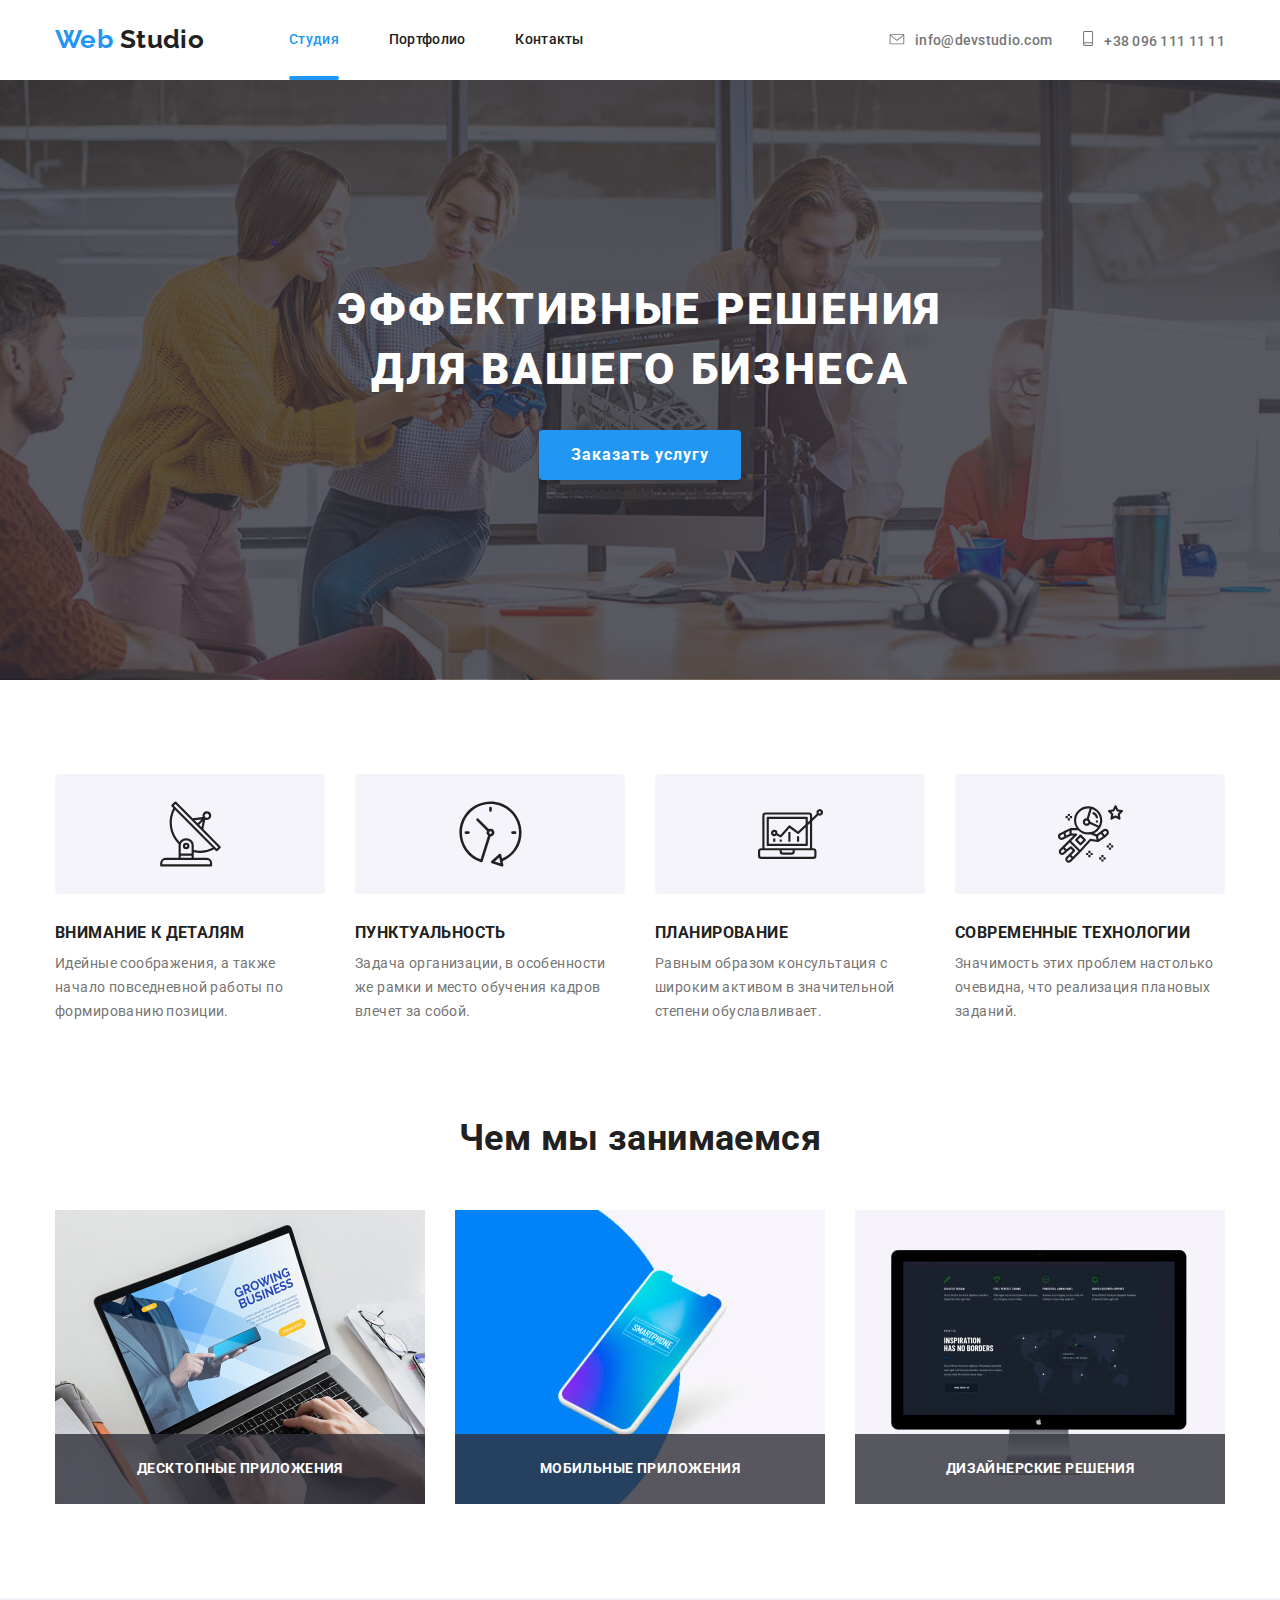
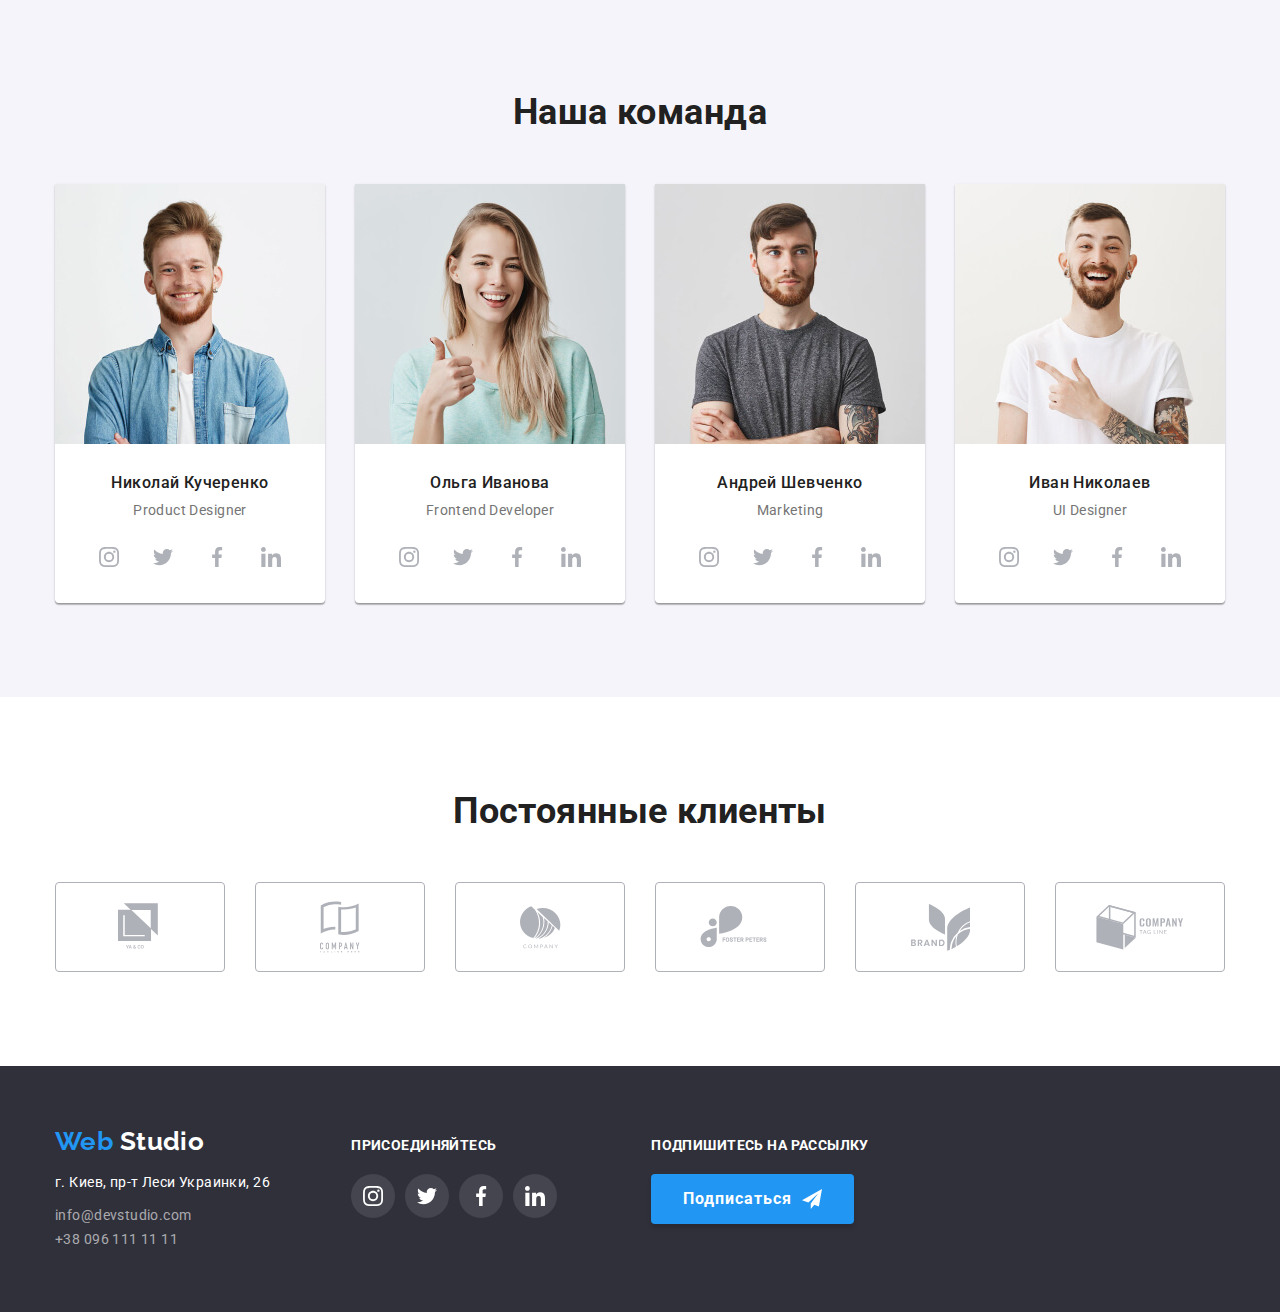
==== index.html @ 16b6d508 "Добавляет исходные файлы" ====
<!DOCTYPE html>
<html lang="ru">
  <head>
    <meta charset="UTF-8" />
    <meta name="viewport" content="width=device-width, initial-scale=1.0" />
    <link
      rel="stylesheet"
      href="https://cdnjs.cloudflare.com/ajax/libs/animate.css/4.0.0/animate.min.css"
    />
    <link
      href="https://fonts.googleapis.com/css2?family=Raleway:wght@700&family=Roboto:wght@400;500;700;900&display=swap"
      rel="stylesheet"
    />
    <link rel="stylesheet" href="./css/normalize.css" />
    <link rel="stylesheet" href="./css/style.css" />
    <title>Web Studio</title>
  </head>
  <body>
    <!-- Шапка сайта -->
    <header class="header">
      <div class="container">
        <nav class="navigation">
          <a href="./index.html" lang="en" class="logo"
            >Web <span class="up">Studio</span></a
          >
          <ul class="site-nav list">
            <li class="site-nav-item">
              <a href="./index.html" class="link current">Студия</a>
            </li>
            <li class="site-nav-item">
              <a href="./portfolio.html" class="link">Портфолио</a>
            </li>
            <li class="site-nav-item"><a href="" class="link">Контакты</a></li>
          </ul>
        </nav>
        <ul class="contacts list">
          <li class="contacts-item">
            <a href="mailto:info@devstudio.com" class="link"
              ><svg class="contacts-icon" width="16" height="11">
                <use
                  href="./images/main-page/sprite.svg#icon-envelope"
                ></use></svg
              >info@devstudio.com</a
            >
          </li>
          <li class="contacts-item">
            <a href="tel:+380961111111" class="link"
              ><svg class="contacts-icon" width="12" height="15">
                <use
                  href="./images/main-page/sprite.svg#icon-smartphone"
                ></use></svg
              >+38 096 111 11 11</a
            >
          </li>
        </ul>
      </div>
    </header>
    <main>
      <!-- Герой -->
      <section class="hero">
        <div class="container">
          <h1 class="hero-title animate__animated animate__zoomIn">
            Эффективные решения для вашего бизнеса
          </h1>
          <button class="hero-button" type="button">Заказать услугу</button>
        </div>
      </section>
      <!-- Преимущества -->
      <section class="section">
        <div class="container">
          <h2 hidden class="section-title">Наши преимущества</h2>
          <ul class="advantages list">
            <li class="advantages-list">
              <div class="advantages-image">
                <svg class="advantages-icon">
                  <use href="./images/main-page/sprite.svg#icon-antenna"></use>
                </svg>
              </div>
              <h3 class="advantages-title">Внимание к деталям</h3>
              <p class="advantages-item">
                Идейные соображения, а также начало повседневной работы по
                формированию позиции.
              </p>
            </li>
            <li class="advantages-list">
              <div class="advantages-image">
                <svg class="advantages-icon">
                  <use href="./images/main-page/sprite.svg#icon-clock"></use>
                </svg>
              </div>
              <h3 class="advantages-title">Пунктуальность</h3>
              <p class="advantages-item">
                Задача организации, в особенности же рамки и место обучения
                кадров влечет за собой.
              </p>
            </li>
            <li class="advantages-list">
              <div class="advantages-image">
                <svg class="advantages-icon">
                  <use href="./images/main-page/sprite.svg#icon-diagram"></use>
                </svg>
              </div>
              <h3 class="advantages-title">Планирование</h3>
              <p class="advantages-item">
                Равным образом консультация с широким активом в значительной
                степени обуславливает.
              </p>
            </li>
            <li class="advantages-list">
              <div class="advantages-image">
                <svg class="advantages-icon">
                  <use
                    href="./images/main-page/sprite.svg#icon-astronaut"
                  ></use>
                </svg>
              </div>
              <h3 class="advantages-title">Современные технологии</h3>
              <p class="advantages-item">
                Значимость этих проблем настолько очевидна, что реализация
                плановых заданий.
              </p>
            </li>
          </ul>
        </div>
      </section>
      <!-- Чем мы занимаемся -->
      <section class="section section-service">
        <div class="container">
          <h2 class="section-title">Чем мы занимаемся</h2>
          <ul class="service list">
            <li class="service-list">
              <div class="service-card-wrapper">
                <img
                  src="./images/main-page/laptop.jpg"
                  alt="ноутбук"
                  width="370"
                  height="295"
                />
                <p class="service-item">Десктопные приложения</p>
              </div>
            </li>
            <li class="service-list">
              <div class="service-card-wrapper">
                <img
                  src="./images/main-page/mobile.jpg"
                  alt="мобильный телефон"
                  width="370"
                  height="295"
                />
                <p class="service-item">Мобильные приложения</p>
              </div>
            </li>
            <li class="service-list">
              <div class="service-card-wrapper">
                <img
                  src="./images/main-page/computer.jpg"
                  alt="экран монитора"
                  width="370"
                  height="295"
                />
                <p class="service-item">Дизайнерские решения</p>
              </div>
            </li>
          </ul>
        </div>
      </section>
      <!-- Наша команда -->
      <section class="section section-team">
        <div class="container">
          <h2 class="section-title">Наша команда</h2>
          <ul class="team list">
            <li class="team-list">
              <img
                src="./images/main-page/team-1.jpg"
                alt="фото Николая Кучеренко"
                width="270"
                height="260"
              />
              <h3 class="team-name">Николай Кучеренко</h3>
              <p class="team-position">Product Designer</p>
              <ul class="social list">
                <li class="social-link">
                  <a href="" class="link" aria-label="Сссылка на Instagram"
                    ><svg class="social-icon">
                      <use
                        href="./images/main-page/sprite.svg#icon-instagram"
                      ></use>
                    </svg>
                  </a>
                </li>
                <li class="social-link">
                  <a href="" class="link" aria-label="Сссылка на Twitter"
                    ><svg class="social-icon">
                      <use
                        href="./images/main-page/sprite.svg#icon-twitter"
                      ></use>
                    </svg>
                  </a>
                </li>
                <li class="social-link">
                  <a href="" class="link" aria-label="Сссылка на Facebook"
                    ><svg class="social-icon">
                      <use
                        href="./images/main-page/sprite.svg#icon-facebook"
                      ></use>
                    </svg>
                  </a>
                </li>
                <li class="social-link">
                  <a href="" class="link" aria-label="Сссылка на LinkedIn"
                    ><svg class="social-icon">
                      <use
                        href="./images/main-page/sprite.svg#icon-linkedin"
                      ></use>
                    </svg>
                  </a>
                </li>
              </ul>
            </li>
            <li class="team-list">
              <img
                src="./images/main-page/team-2.jpg"
                alt="фото Ольга Иванова"
                width="270"
                height="260"
              />
              <h3 class="team-name">Ольга Иванова</h3>
              <p class="team-position">Frontend Developer</p>
              <ul class="social list">
                <li class="social-link">
                  <a href="" class="link" aria-label="Сссылка на Instagram"
                    ><svg class="social-icon">
                      <use
                        href="./images/main-page/sprite.svg#icon-instagram"
                      ></use>
                    </svg>
                  </a>
                </li>
                <li class="social-link">
                  <a href="" class="link" aria-label="Сссылка на Twitter"
                    ><svg class="social-icon">
                      <use
                        href="./images/main-page/sprite.svg#icon-twitter"
                      ></use>
                    </svg>
                  </a>
                </li>
                <li class="social-link">
                  <a href="" class="link" aria-label="Сссылка на Facebook"
                    ><svg class="social-icon">
                      <use
                        href="./images/main-page/sprite.svg#icon-facebook"
                      ></use>
                    </svg>
                  </a>
                </li>
                <li class="social-link">
                  <a href="" class="link" aria-label="Сссылка на LinkedIn"
                    ><svg class="social-icon">
                      <use
                        href="./images/main-page/sprite.svg#icon-linkedin"
                      ></use>
                    </svg>
                  </a>
                </li>
              </ul>
            </li>
            <li class="team-list">
              <img
                src="./images/main-page/team-3.jpg"
                alt="фото Андрей Шевченко"
                width="270"
                height="260"
              />
              <h3 class="team-name">Андрей Шевченко</h3>
              <p class="team-position">Marketing</p>
              <ul class="social list">
                <li class="social-link">
                  <a href="" class="link" aria-label="Сссылка на Instagram"
                    ><svg class="social-icon">
                      <use
                        href="./images/main-page/sprite.svg#icon-instagram"
                      ></use>
                    </svg>
                  </a>
                </li>
                <li class="social-link">
                  <a href="" class="link" aria-label="Сссылка на Twitter"
                    ><svg class="social-icon">
                      <use
                        href="./images/main-page/sprite.svg#icon-twitter"
                      ></use>
                    </svg>
                  </a>
                </li>
                <li class="social-link">
                  <a href="" class="link" aria-label="Сссылка на Facebook"
                    ><svg class="social-icon">
                      <use
                        href="./images/main-page/sprite.svg#icon-facebook"
                      ></use>
                    </svg>
                  </a>
                </li>
                <li class="social-link">
                  <a href="" class="link" aria-label="Сссылка на LinkedIn"
                    ><svg class="social-icon">
                      <use
                        href="./images/main-page/sprite.svg#icon-linkedin"
                      ></use>
                    </svg>
                  </a>
                </li>
              </ul>
            </li>
            <li class="team-list">
              <img
                src="./images/main-page/team-4.jpg"
                alt="фото Иван Николаев"
                width="270"
                height="260"
              />
              <h3 class="team-name">Иван Николаев</h3>
              <p class="team-position">UI Designer</p>
              <ul class="social list">
                <li class="social-link">
                  <a href="" class="link" aria-label="Сссылка на Instagram"
                    ><svg class="social-icon">
                      <use
                        href="./images/main-page/sprite.svg#icon-instagram"
                      ></use>
                    </svg>
                  </a>
                </li>
                <li class="social-link">
                  <a href="" class="link" aria-label="Сссылка на Twitter"
                    ><svg class="social-icon">
                      <use
                        href="./images/main-page/sprite.svg#icon-twitter"
                      ></use>
                    </svg>
                  </a>
                </li>
                <li class="social-link">
                  <a href="" class="link" aria-label="Сссылка на Facebook"
                    ><svg class="social-icon">
                      <use
                        href="./images/main-page/sprite.svg#icon-facebook"
                      ></use>
                    </svg>
                  </a>
                </li>
                <li class="social-link">
                  <a href="" class="link" aria-label="Сссылка на LinkedIn"
                    ><svg class="social-icon">
                      <use
                        href="./images/main-page/sprite.svg#icon-linkedin"
                      ></use>
                    </svg>
                  </a>
                </li>
              </ul>
            </li>
          </ul>
        </div>
      </section>
      <!-- Постоянные клиенты -->
      <section class="section">
        <div class="container">
          <h2 class="section-title">Постоянные клиенты</h2>
          <ul class="client list">
            <li class="client-list">
              <a
                class="client-list-link"
                href=""
                aria-label="Ссылка на клиент 1"
              >
                <svg class="client-icon" width="44" height="49">
                  <use
                    href="./images/main-page/sprite.svg#icon-logo1"
                  ></use></svg
              ></a>
            </li>
            <li class="client-list">
              <a
                class="client-list-link"
                href=""
                aria-label="Ссылка на клиент 2"
              >
                <svg class="client-icon" width="40" height="52">
                  <use
                    href="./images/main-page/sprite.svg#icon-logo2"
                  ></use></svg
              ></a>
            </li>
            <li class="client-list">
              <a
                class="client-list-link"
                href=""
                aria-label="Ссылка на клиент 3"
              >
                <svg class="client-icon" width="41" height="43">
                  <use
                    href="./images/main-page/sprite.svg#icon-logo3"
                  ></use></svg
              ></a>
            </li>
            <li class="client-list">
              <a
                class="client-list-link"
                href=""
                aria-label="Ссылка на клиент 4"
              >
                <svg class="client-icon" width="80" height="42">
                  <use
                    href="./images/main-page/sprite.svg#icon-logo4"
                  ></use></svg
              ></a>
            </li>
            <li class="client-list">
              <a
                class="client-list-link"
                href=""
                aria-label="Ссылка на клиент 5"
                ><svg class="client-icon" width="59" height="47">
                  <use
                    href="./images/main-page/sprite.svg#icon-logo5"
                  ></use></svg
              ></a>
            </li>
            <li class="client-list">
              <a
                class="client-list-link"
                href=""
                aria-label="Ссылка на клиент 6"
                ><svg class="client-icon" width="88" height="45">
                  <use
                    href="./images/main-page/sprite.svg#icon-logo6"
                  ></use></svg
              ></a>
            </li>
          </ul>
        </div>
      </section>
    </main>
    <footer class="footer">
      <div class="container">
        <div class="footer-address">
          <a href="./index.html" lang="en" class="logo"
            >Web <span class="down">Studio</span></a
          >
          <address class="address">
            <p>г. Киев, пр-т Леси Украинки, 26</p>
            <a href="mailto:info@devstudio.com">info@devstudio.com</a><br />
            <a href="tel:+380961111111">+38 096 111 11 11</a>
          </address>
        </div>
        <div class="footer-join-us">
          <b class="join-us">Присоединяйтесь</b>
          <ul class="social list">
            <li class="social-link">
              <a href="" class="link" aria-label="Сссылка на Instagram"
                ><svg class="social-icon">
                  <use
                    href="./images/main-page/sprite.svg#icon-instagram"
                  ></use>
                </svg>
              </a>
            </li>
            <li class="social-link">
              <a href="" class="link" aria-label="Сссылка на Twitter"
                ><svg class="social-icon">
                  <use href="./images/main-page/sprite.svg#icon-twitter"></use>
                </svg>
              </a>
            </li>
            <li class="social-link">
              <a href="" class="link" aria-label="Сссылка на Facebook"
                ><svg class="social-icon">
                  <use href="./images/main-page/sprite.svg#icon-facebook"></use>
                </svg>
              </a>
            </li>
            <li class="social-link">
              <a href="" class="link" aria-label="Сссылка на LinkedIn"
                ><svg class="social-icon">
                  <use href="./images/main-page/sprite.svg#icon-linkedin"></use>
                </svg>
              </a>
            </li>
          </ul>
        </div>
        <div class="footer-sign-us">
          <b class="join-us">Подпишитесь на рассылку</b>
          <button class="footer-button" type="button">
            Подписаться<svg class="footer-icon-send">
              <use
                href="./images/main-page/sprite.svg#icon-icon-send"
              ></use></svg
            ><svg class="footer-icon-twitter">
              <use href="./images/main-page/sprite.svg#icon-twitter"></use>
            </svg>
          </button>
        </div>
      </div>
    </footer>
  </body>
</html>
---- css/style.css ----
:root {
  --primary-title-color: #212121;
  --grey-text-color: #757575;
  --white-text-color: #ffffff;
  --accent-text-color: #2196f3;
}
html {
  box-sizing: border-box;
}

*,
*::before,
*::after {
  box-sizing: inherit;
}

img {
  display: block;
  max-width: 100%;
  height: auto;
}

.list {
  list-style: none;
  padding: 0;
  margin: 0;
}

body {
  padding-top: 80px;
  background-color: #ffffff;
  color: var(--primary-title-color);
  font-family: "Roboto", sans-serif;
  letter-spacing: 0.03em;
  font-weight: 400;
  font-size: 14px;
}

.container {
  width: 1200px;
  padding-left: 15px;
  padding-right: 15px;
  margin-left: auto;
  margin-right: auto;
}

/* логотип */

.logo {
  color: var(--accent-text-color);
  text-decoration: none;
  font-family: "Raleway", sans-serif;
  font-weight: 700;
  font-size: 26px;
  line-height: 1.2;
}

.logo .up {
  margin-right: 85px;
  color: var(--primary-title-color);
}

.logo .down {
  color: #ffffff;
  margin-right: 147px;
  margin-bottom: 20px;
}

/* site-nav */

.navigation {
  display: flex;
  align-items: center;
}

.header .container {
  display: flex;
  justify-content: space-between;
}

.header {
  position: fixed;
  width: 100%;
  top: 0;
  left: 0;
  z-index: 100;
  min-height: 80px;
  background-color: #fff;
}

.site-nav {
  display: flex;
}

.site-nav-item:not(:last-child) {
  margin-right: 50px;
}

.site-nav .link {
  position: relative;
  display: block;

  padding-top: 32px;
  padding-bottom: 32px;

  color: inherit;
  text-decoration: none;
  font-family: Roboto;
  font-weight: 500;
  line-height: 1.14;
  letter-spacing: 0.02em;
  transition: color 250ms cubic-bezier(0.4, 0, 0.2, 1);
}

.site-nav .link::after {
  position: absolute;
  left: 0;
  bottom: 0;
  display: inline-block;
  content: "";

  width: 100%;
  height: 4px;

  background-color: var(--accent-text-color);
  border-radius: 2px;
  opacity: 0;
}

.site-nav .link:hover,
.site-nav .link:focus {
  color: var(--accent-text-color);
}

.site-nav .link.current {
  color: var(--accent-text-color);
}

.site-nav .link.current::after {
  opacity: 1;
}

.contacts {
  display: flex;
  align-items: center;
}

.contacts .link {
  color: var(--grey-text-color);
  text-decoration: none;
  font-family: Roboto;
  font-weight: 500;
  line-height: 1.14;
  letter-spacing: 0.02em;
  transition: color 250ms cubic-bezier(0.4, 0, 0.2, 1);
}

.contacts-item .link:hover,
.contacts-item .link:focus {
  color: var(--accent-text-color);
}

.contacts-item .link:hover,
.contacts-item .link:focus .contacts-icon {
  fill: var(--accent-text-color);
}

.contacts-icon {
  margin-right: 10px;
  fill: currentColor;
  transition: fill 250ms cubic-bezier(0.4, 0, 0.2, 1);
}

.contacts-item:not(:last-child) {
  margin-right: 30px;
}

/* герой */

.hero-title {
  margin-top: 0;
  margin-right: auto;
  margin-bottom: 30px;
  margin-left: auto;
  width: 696px;

  color: var(--white-text-color);
  font-weight: 900;
  font-size: 44px;
  line-height: 1.36;

  letter-spacing: 0.06em;
  text-transform: uppercase;
}

.hero {
  max-width: 1600px;
  background-position: center;
  background-repeat: no-repeat;
  background-image: linear-gradient(
      rgba(47, 48, 58, 0.8),
      rgba(47, 48, 58, 0.8)
    ),
    url(../images/main-page/Header.jpg);
  padding-top: 200px;
  padding-bottom: 200px;
  margin-right: auto;
  margin-left: auto;
  text-align: center;
}

.hero-button {
  padding-top: 10px;
  padding-right: 32px;
  padding-bottom: 10px;
  padding-left: 32px;
  border-radius: 4px;

  min-width: 200px;
  box-shadow: 0px 4px 4px rgba(0, 0, 0, 0.15);
  border: transparent;
  color: var(--white-text-color);
  background-color: var(--accent-text-color);

  font-family: "Roboto", sans-serif;
  font-weight: 700;
  font-size: 16px;
  line-height: 1.87;
  text-align: center;
  letter-spacing: 0.06em;

  cursor: pointer;
  transition: background-color 250ms cubic-bezier(0.4, 0, 0.2, 1);
}

.hero-button:hover,
.hero-button:focus {
  background-color: #188ce8;
}

.section {
  padding-top: 94px;
  padding-bottom: 94px;
}

.section-title {
  margin-top: 0;
  margin-bottom: 50px;
  font-weight: 700;
  font-size: 36px;
  line-height: 1.16;
  text-align: center;
}

/* преимущества */

.advantages .advantages-item {
  color: var(--grey-text-color);
  line-height: 1.71;
}

.advantages-title {
  margin-top: 30px;
  margin-bottom: 10px;
  font-weight: 700;
  line-height: 1.14;
  text-transform: uppercase;
}

.advantages {
  display: flex;
  justify-content: space-between;
}

.advantages-item {
  margin: 0;
}

.advantages-icon {
  display: block;
  fill: currentColor;
  width: 65px;
  height: 70px;
}

.advantages-image {
  display: flex;
  justify-content: center;
  align-items: center;
  background-color: #f5f4fa;
  width: 270px;
  height: 120px;
  border-radius: 4px;
}

.advantages-list:not(:last-child) {
  margin-right: 30px;
}

/* чем мы занимаемся */

.section-service {
  padding-top: 0;
}

.service {
  display: flex;
  justify-content: center;
}

.service-list:not(:last-child) {
  margin-right: 30px;
}

.service .service-item {
  position: absolute;
  left: 0;
  bottom: 0;
  width: 100%;

  margin: 0;
  padding-top: 27px;
  padding-bottom: 27px;

  color: var(--white-text-color);
  background-color: rgba(47, 48, 58, 0.8);
  font-weight: 700;
  line-height: 1.14;
  text-align: center;
  text-transform: uppercase;
}

.service-card-wrapper {
  position: relative;
}

/* наша команда */

.team {
  display: flex;
  justify-content: center;
}

.team-list:not(:last-child) {
  margin-right: 30px;
}

.team-list {
  text-align: center;
  width: 270px;
  background: #ffffff;
  box-shadow: 0px 2px 1px rgba(0, 0, 0, 0.2), 0px 1px 1px rgba(0, 0, 0, 0.14),
    0px 1px 3px rgba(0, 0, 0, 0.12);
  border-radius: 0px 0px 4px 4px;
}

.section-team {
  background-color: #f5f4fa;
}

.team .team-position {
  margin-top: 0;
  margin-bottom: 16px;
  color: var(--grey-text-color);
}

.team-name {
  font-weight: 500;
  font-size: 16px;
  line-height: 1.18;
  margin-top: 30px;
  margin-bottom: 10px;
}

.social {
  display: flex;
  justify-content: center;
  margin-bottom: 24px;
}
.social-link:not(:last-child) {
  margin-right: 10px;
}
.social-icon {
  fill: #afb1b8;
  width: 20px;
  height: 20px;
  transition: fill 250ms cubic-bezier(0.4, 0, 0.2, 1);
}

.social-link .link {
  display: flex;
  justify-content: center;
  align-items: center;
  background-color: #ffffff;
  width: 44px;
  height: 44px;
  border-radius: 50%;
  transition: background-color 250ms cubic-bezier(0.4, 0, 0.2, 1);
}

.social-link .link:hover,
.social-link .link:focus {
  background-color: var(--accent-text-color);
}

.social-link .link:hover .social-icon,
.social-link .link:focus .social-icon {
  fill: var(--white-text-color);
}

/* постоянные клиенты */

.client {
  display: flex;
  justify-content: center;
  align-content: center;
}

.client-list:not(:last-child) {
  margin-right: 30px;
}

.client-list-link {
  display: flex;
  justify-content: center;
  align-items: center;

  width: 170px;
  height: 90px;

  border: 1px solid #afb1b8;
  border-radius: 4px;
  transition: border-color 250ms cubic-bezier(0.4, 0, 0.2, 1);
}

.client-icon {
  fill: #afb1b8;
  transition: fill 250ms cubic-bezier(0.4, 0, 0.2, 1);
}

.client-list-link:hover,
.client-list-link:focus {
  border-color: var(--accent-text-color);
}

.client-list-link:hover .client-icon,
.client-list-link:focus .client-icon {
  fill: var(--accent-text-color);
}

/* футер*/

.footer .container {
  display: flex;
  align-items: baseline;
  padding-top: 60px;
  padding-bottom: 60px;
}

.address p {
  margin-bottom: 9px;

  color: var(--white-text-color);
  line-height: 1.71;
  font-style: normal;
}

.address a {
  text-decoration: none;
  color: rgba(255, 255, 255, 0.6);
  line-height: 1.71;
  font-style: normal;
}

.address a:not(:last-child) {
  margin-bottom: 9px;
}

.footer .link {
  background-color: rgba(255, 255, 255, 0.1);
}

.footer .social-icon {
  fill: var(--white-text-color);
}

footer {
  background-color: #2f303a;
}

.footer-join-us {
  margin-right: 94px;
}

.join-us {
  display: block;
  margin-bottom: 20px;

  color: var(--white-text-color);
  font-weight: 700;
  line-height: 1.14;
  text-transform: uppercase;
}

.footer-button {
  position: relative;
  cursor: pointer;
  overflow: hidden;

  display: flex;
  align-items: center;

  padding-top: 10px;
  padding-right: 32px;
  padding-bottom: 10px;
  padding-left: 32px;

  border-radius: 4px;
  min-width: 200px;
  box-shadow: 0px 4px 4px rgba(0, 0, 0, 0.15);
  border: transparent;

  color: var(--white-text-color);
  background-color: var(--accent-text-color);
  font-family: "Roboto", sans-serif;
  font-weight: 700;
  font-size: 16px;
  line-height: 1.87;
  text-align: center;
  letter-spacing: 0.06em;

  transition: background-color 250ms cubic-bezier(0.4, 0, 0.2, 1),
    color 250ms cubic-bezier(0.4, 0, 0.2, 1);
}

.footer-button:hover {
  background-color: white;
  color: var(--accent-text-color);
}

.footer-icon-send {
  margin-left: 10px;
  width: 20px;
  height: 20px;
  fill: #ffffff;
  transition: transform 250ms cubic-bezier(0.4, 0, 0.2, 1);
}

.footer-button:hover .footer-icon-send {
  transform: translateY(-40px);
}

.footer-icon-twitter {
  position: absolute;
  right: 32px;
  margin-left: 10px;
  width: 24px;
  height: 24px;
  fill: var(--accent-text-color);

  transform: translateY(40px);
  transition: transform 250ms cubic-bezier(0.4, 0, 0.2, 1);
}

.footer-button:hover .footer-icon-twitter {
  transform: translateY(0);
}

/* портфолио */

.portfolio-header {
  border-bottom: 1px solid #ececec;
}

.filters {
  text-align: center;
  margin-bottom: 50px;
}

.portfolio {
  display: flex;
  flex-wrap: wrap;
}

.portfolio-item {
  margin-right: 30px;
  margin-bottom: 30px;

  width: 370px;
  background: #ffffff;
  border: 1px solid #eeeeee;
  transition: box-shadow 250ms cubic-bezier(0.4, 0, 0.2, 1);
}

.portfolio-item:hover {
  box-shadow: 1px 4px 6px rgba(0, 0, 0, 0.16), 0px 4px 4px rgba(0, 0, 0, 0.06),
    0px 1px 1px rgba(0, 0, 0, 0.12);
}

.portfolio-item:nth-child(3n) {
  margin-right: 0;
}

.portfolio-item:nth-last-child(-n + 3) {
  margin-bottom: 0;
}

.portfolio-button {
  padding-top: 6px;
  padding-right: 22px;
  padding-bottom: 6px;
  padding-left: 22px;

  font-family: Roboto;
  font-style: normal;
  font-weight: 500;
  font-size: 16px;
  line-height: 1.62;
  text-align: center;
  letter-spacing: 0.03em;

  color: var(--primary-title-color);
  background-color: #f5f4fa;
  border-radius: 4px;
  border: none;
  transition: all 250ms cubic-bezier(0.4, 0, 0.2, 1);
  cursor: pointer;
}

.portfolio-button:not(:last-child) {
  margin-right: 8px;
}

.portfolio-button:hover,
.portfolio-button:focus {
  background-color: var(--accent-text-color);
  color: var(--white-text-color);
  border-radius: 4px;
  box-shadow: 0px 2px 2px rgba(0, 0, 0, 0.12), 0px 1px 2px rgba(0, 0, 0, 0.08),
    0px 3px 1px rgba(0, 0, 0, 0.1);
}

.portfolio a {
  text-decoration: none;
}

.portfolio-title {
  margin-top: 20px;
  margin-right: 24px;
  margin-bottom: 4px;
  margin-left: 24px;

  font-weight: 700;
  font-size: 18px;
  line-height: 2;
  letter-spacing: 0.06em;
  color: var(--primary-title-color);
}

.portfolio-project {
  margin: 0;
  padding: 0 24px 20px 24px;

  font-size: 16px;
  line-height: 1.87;
  color: var(--grey-text-color);
}

.portfolio-overlay {
  position: absolute;
  left: 0;
  bottom: 0;
  width: 100%;
  height: 100%;
  transform: translateY(101%);
  transition: transform 250ms cubic-bezier(0.4, 0, 0.2, 1);

  margin: 0;
  padding: 63px 24px;

  font-size: 18px;
  line-height: 1.56;
  color: var(--white-text-color);
  background-color: rgba(33, 150, 243, 0.9);
}

.portfolio-card-wrapper {
  position: relative;
  overflow: hidden;
}

.portfolio-link:hover .portfolio-overlay,
.portfolio-link:focus .portfolio-overlay {
  transform: translateY(0);
}
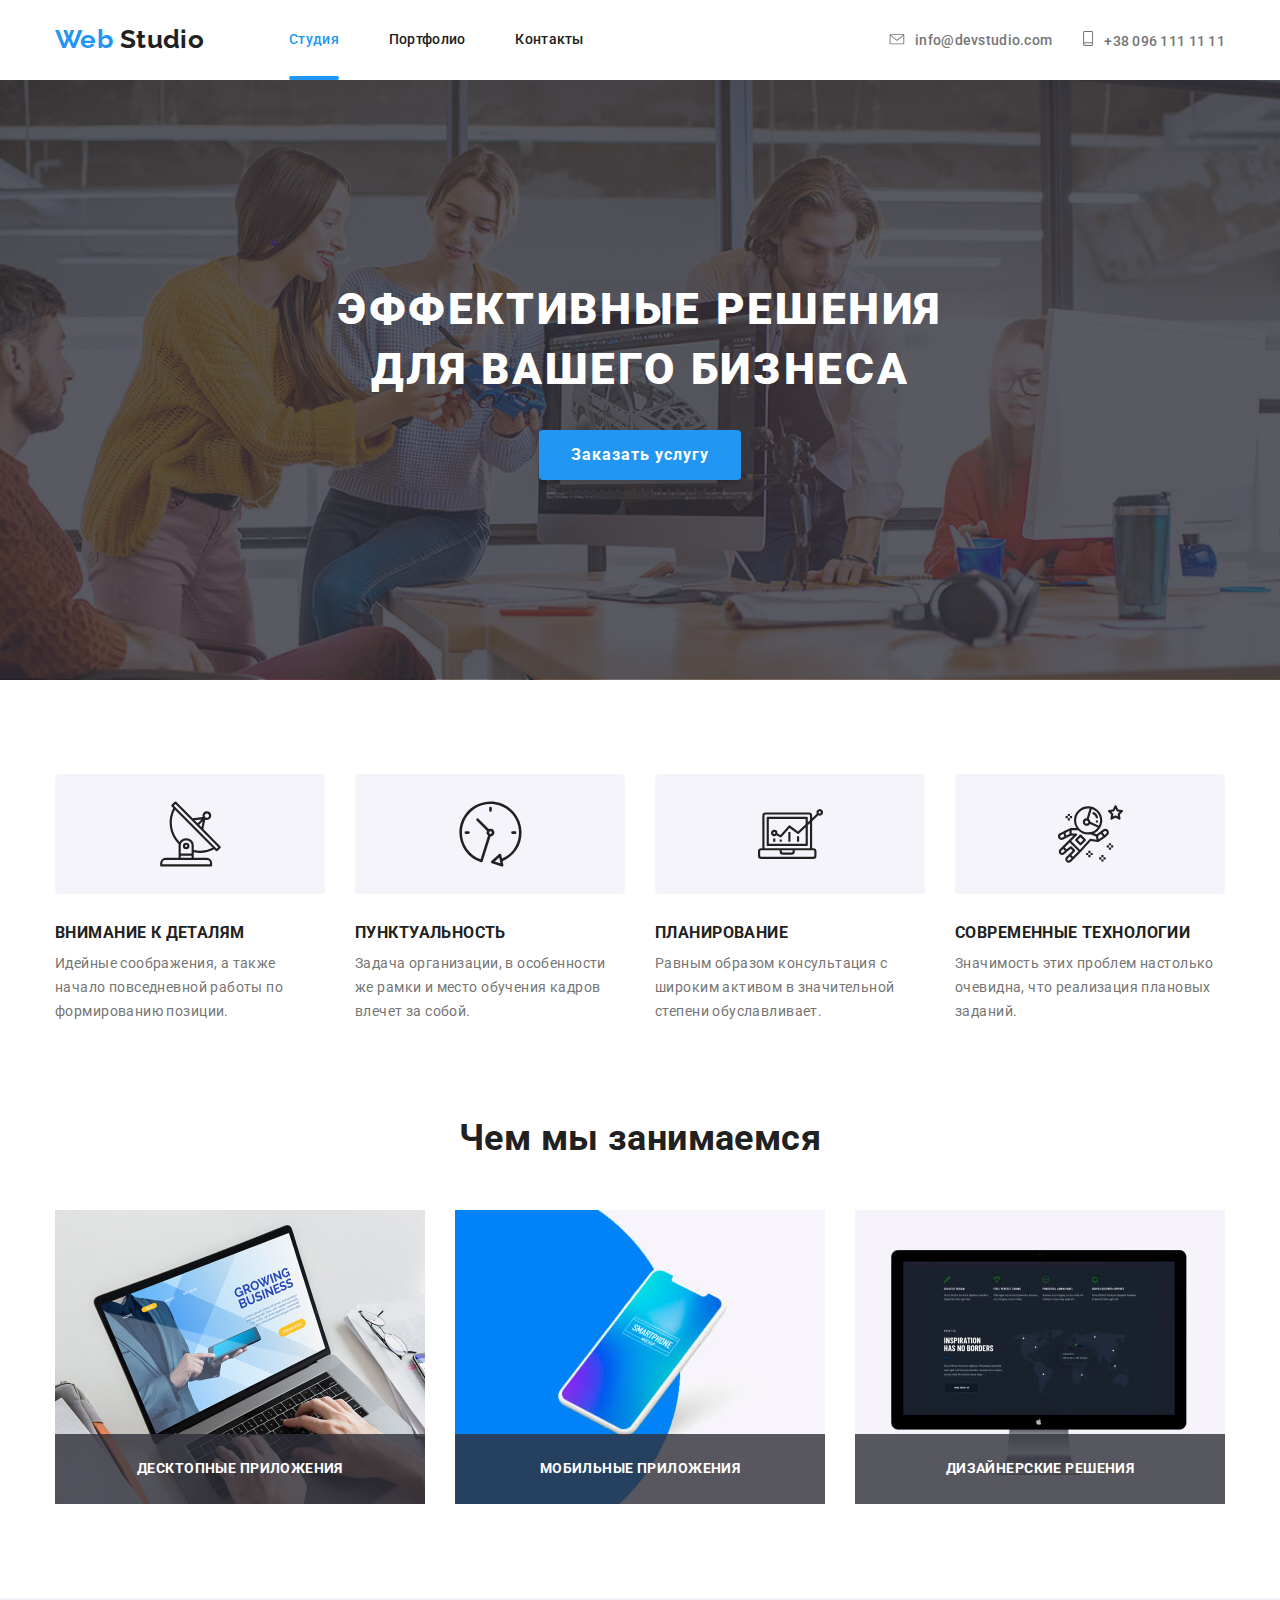
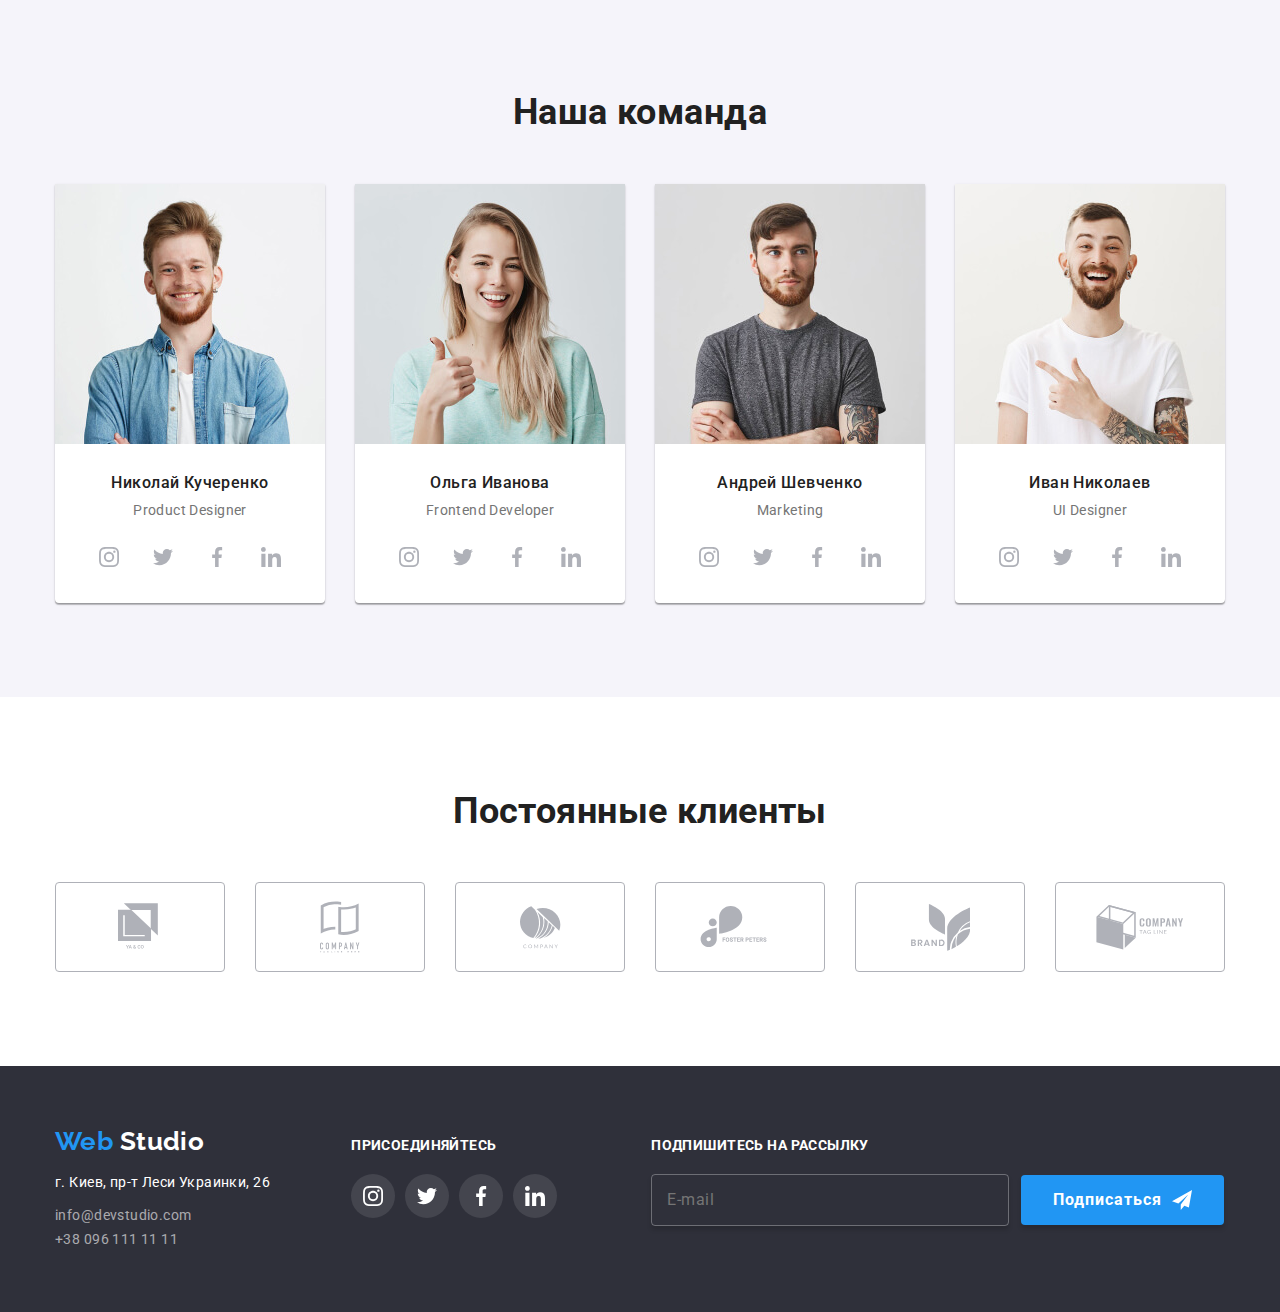
==== commit d12610e2: "Добавляет разметку и оформление формы в футере" ====
--- a/index.html
+++ b/index.html
@@ -492,15 +492,26 @@
         </div>
         <div class="footer-sign-us">
           <b class="join-us">Подпишитесь на рассылку</b>
-          <button class="footer-button" type="button">
-            Подписаться<svg class="footer-icon-send">
-              <use
-                href="./images/main-page/sprite.svg#icon-icon-send"
-              ></use></svg
-            ><svg class="footer-icon-twitter">
-              <use href="./images/main-page/sprite.svg#icon-twitter"></use>
-            </svg>
-          </button>
+          <div class="sign-up-form">
+            <form class="footer-form-field">
+              <input
+                type="email"
+                name="user-email"
+                id="email"
+                placeholder="E-mail"
+                autocomplete="on"
+              />
+            </form>
+            <button class="footer-button" type="button">
+              Подписаться<svg class="footer-icon-send">
+                <use
+                  href="./images/main-page/sprite.svg#icon-icon-send"
+                ></use></svg
+              ><svg class="footer-icon-twitter">
+                <use href="./images/main-page/sprite.svg#icon-twitter"></use>
+              </svg>
+            </button>
+          </div>
         </div>
       </div>
     </footer>
--- a/css/style.css
+++ b/css/style.css
@@ -693,3 +693,25 @@
 .portfolio-link:focus .portfolio-overlay {
   transform: translateY(0);
 }
+.sign-up-form {
+  display: flex;
+  align-items: center;
+}
+
+.footer-form-field {
+  margin-right: 12px;
+}
+
+.footer-form-field input {
+  margin: 0;
+  padding: 15px;
+  width: 358px;
+  background-color: transparent;
+  border: 1px solid rgba(255, 255, 255, 0.3);
+  box-shadow: 0px 4px 4px rgba(0, 0, 0, 0.15);
+  border-radius: 4px;
+  font-size: 16px;
+  line-height: 1.25;
+  letter-spacing: 0.03em;
+  color: rgba(255, 255, 255, 0.6);
+}
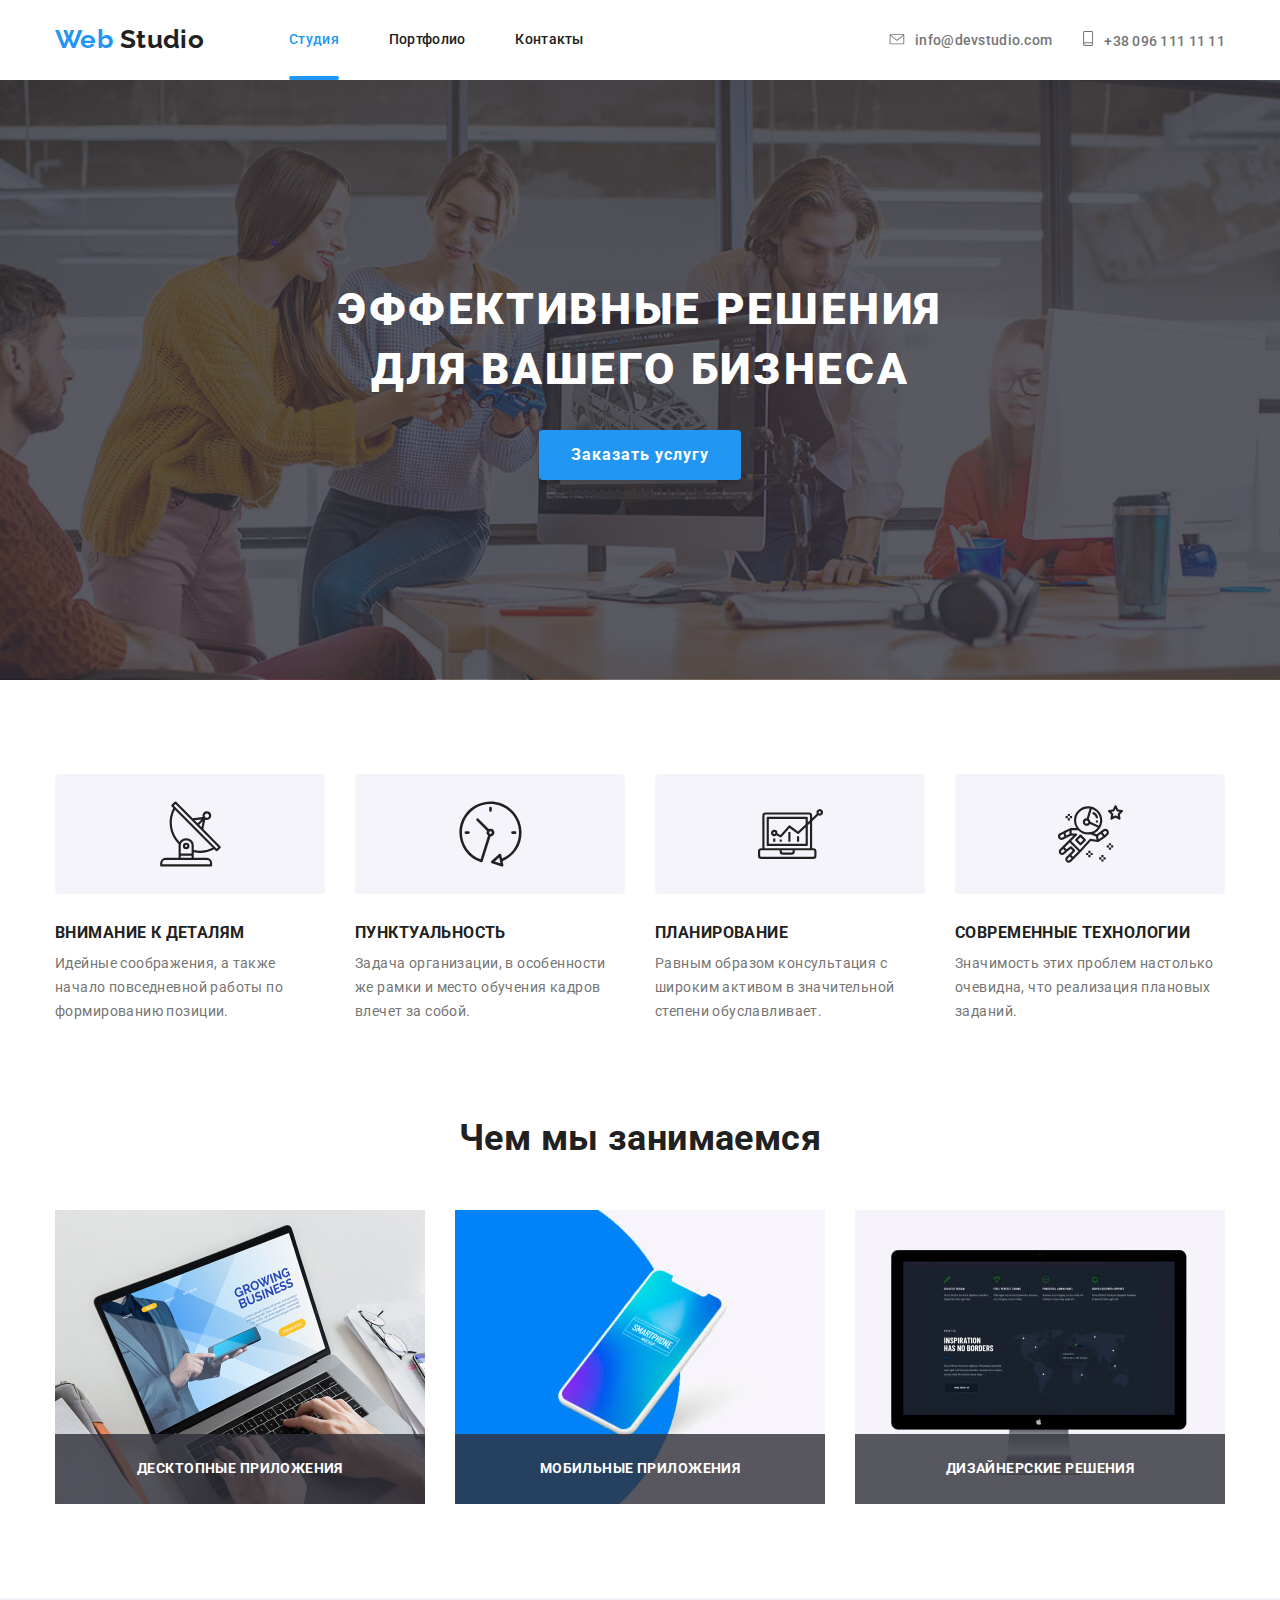
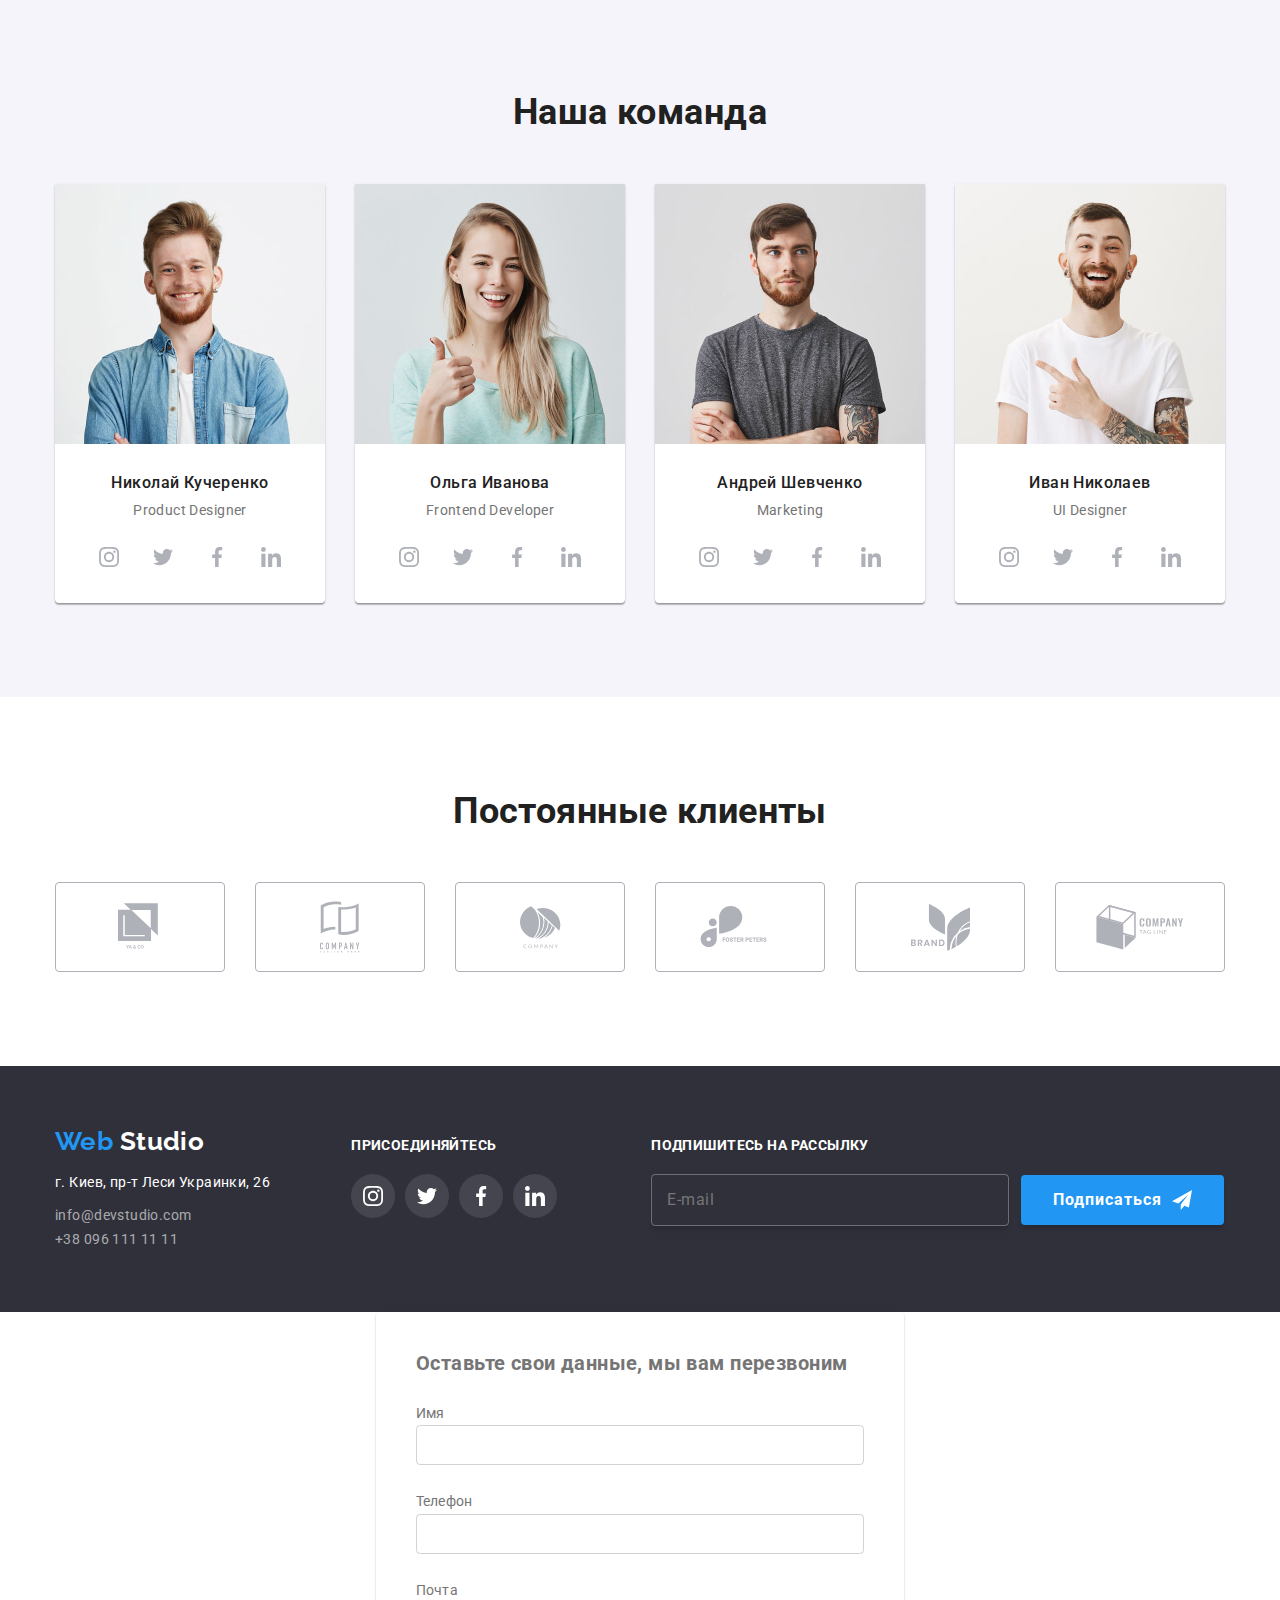
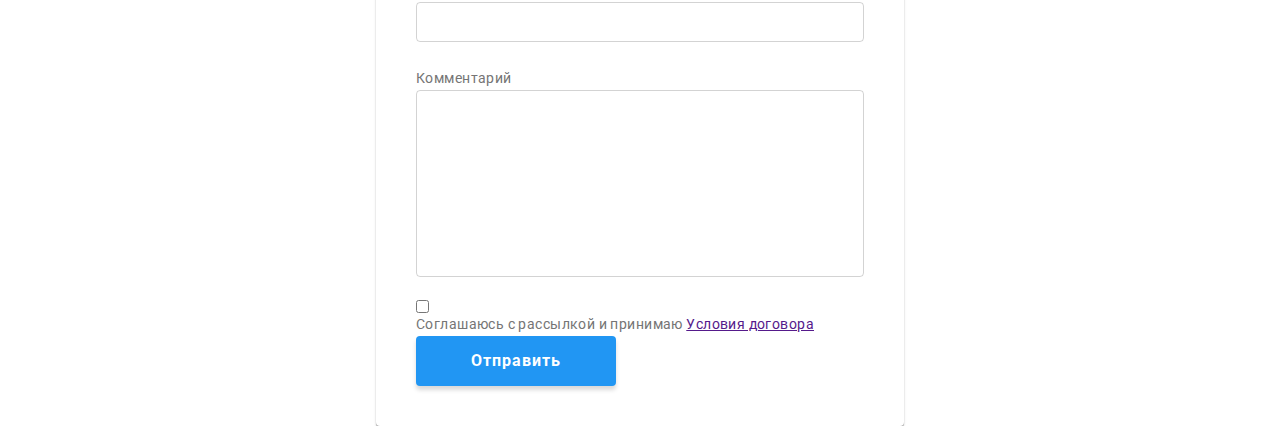
==== commit e5b018a6: "Добавляет разметку модалки и частичо стилизацию" ====
--- a/index.html
+++ b/index.html
@@ -515,5 +515,32 @@
         </div>
       </div>
     </footer>
+    <div class="backdrop">
+      <div class="modal-form">
+        <b class="will-call-you">Оставьте свои данные, мы вам перезвоним</b>
+        <form>
+          <div class="form-field">
+            <label for="name">Имя</label>
+            <input type="text" name="user-name" id="name" />
+          </div>
+          <div class="form-field">
+            <label for="phone">Телефон</label>
+            <input type="tel" name="user-phone" id="phone" />
+          </div>
+          <div class="form-field">
+            <label for="email">Почта</label>
+            <input type="email" name="user-email" id="email" />
+          </div>
+          <label for="comment">Комментарий</label>
+          <textarea name="comment" id="comment" cols="30" rows="10"></textarea>
+          <input type="checkbox" name="user-agreement" id="agreement" />
+          <label for="agreement"
+            >Соглашаюсь с рассылкой и принимаю
+            <a href="">Условия договора</a>
+          </label>
+          <button class="hero-button" type="submit">Отправить</button>
+        </form>
+      </div>
+    </div>
   </body>
 </html>
--- a/css/style.css
+++ b/css/style.css
@@ -715,3 +715,50 @@
   letter-spacing: 0.03em;
   color: rgba(255, 255, 255, 0.6);
 }
+
+.modal-form {
+  width: 528px;
+  margin-left: auto;
+  margin-right: auto;
+  padding: 40px;
+  background: #ffffff;
+  box-shadow: 0px 1px 3px rgba(0, 0, 0, 0.12), 0px 1px 1px rgba(0, 0, 0, 0.14),
+    0px 2px 1px rgba(0, 0, 0, 0.2);
+  border-radius: 4px;
+  color: var(--grey-text-color);
+}
+.form-field {
+  display: flex;
+  flex-direction: column;
+  margin-bottom: 28px;
+  letter-spacing: 0.01em;
+}
+.will-call-you {
+  display: block;
+  font-size: 20px;
+  font-weight: 700;
+  margin-bottom: 30px;
+}
+.modal-form input {
+  margin: 0;
+  padding: 11px 16px;
+  border: 1px solid rgba(33, 33, 33, 0.2);
+  border-radius: 4px;
+  background-color: transparent;
+  color: inherit;
+}
+.modal-form textarea {
+  padding: 12px 16px;
+  margin: 0 0 20px 0;
+  resize: none;
+  width: 448px;
+  background-color: transparent;
+  border: 1px solid rgba(33, 33, 33, 0.2);
+  box-sizing: border-box;
+  border-radius: 4px;
+  color: inherit;
+}
+.modal-form label {
+  display: block;
+  margin-bottom: 4px;
+}
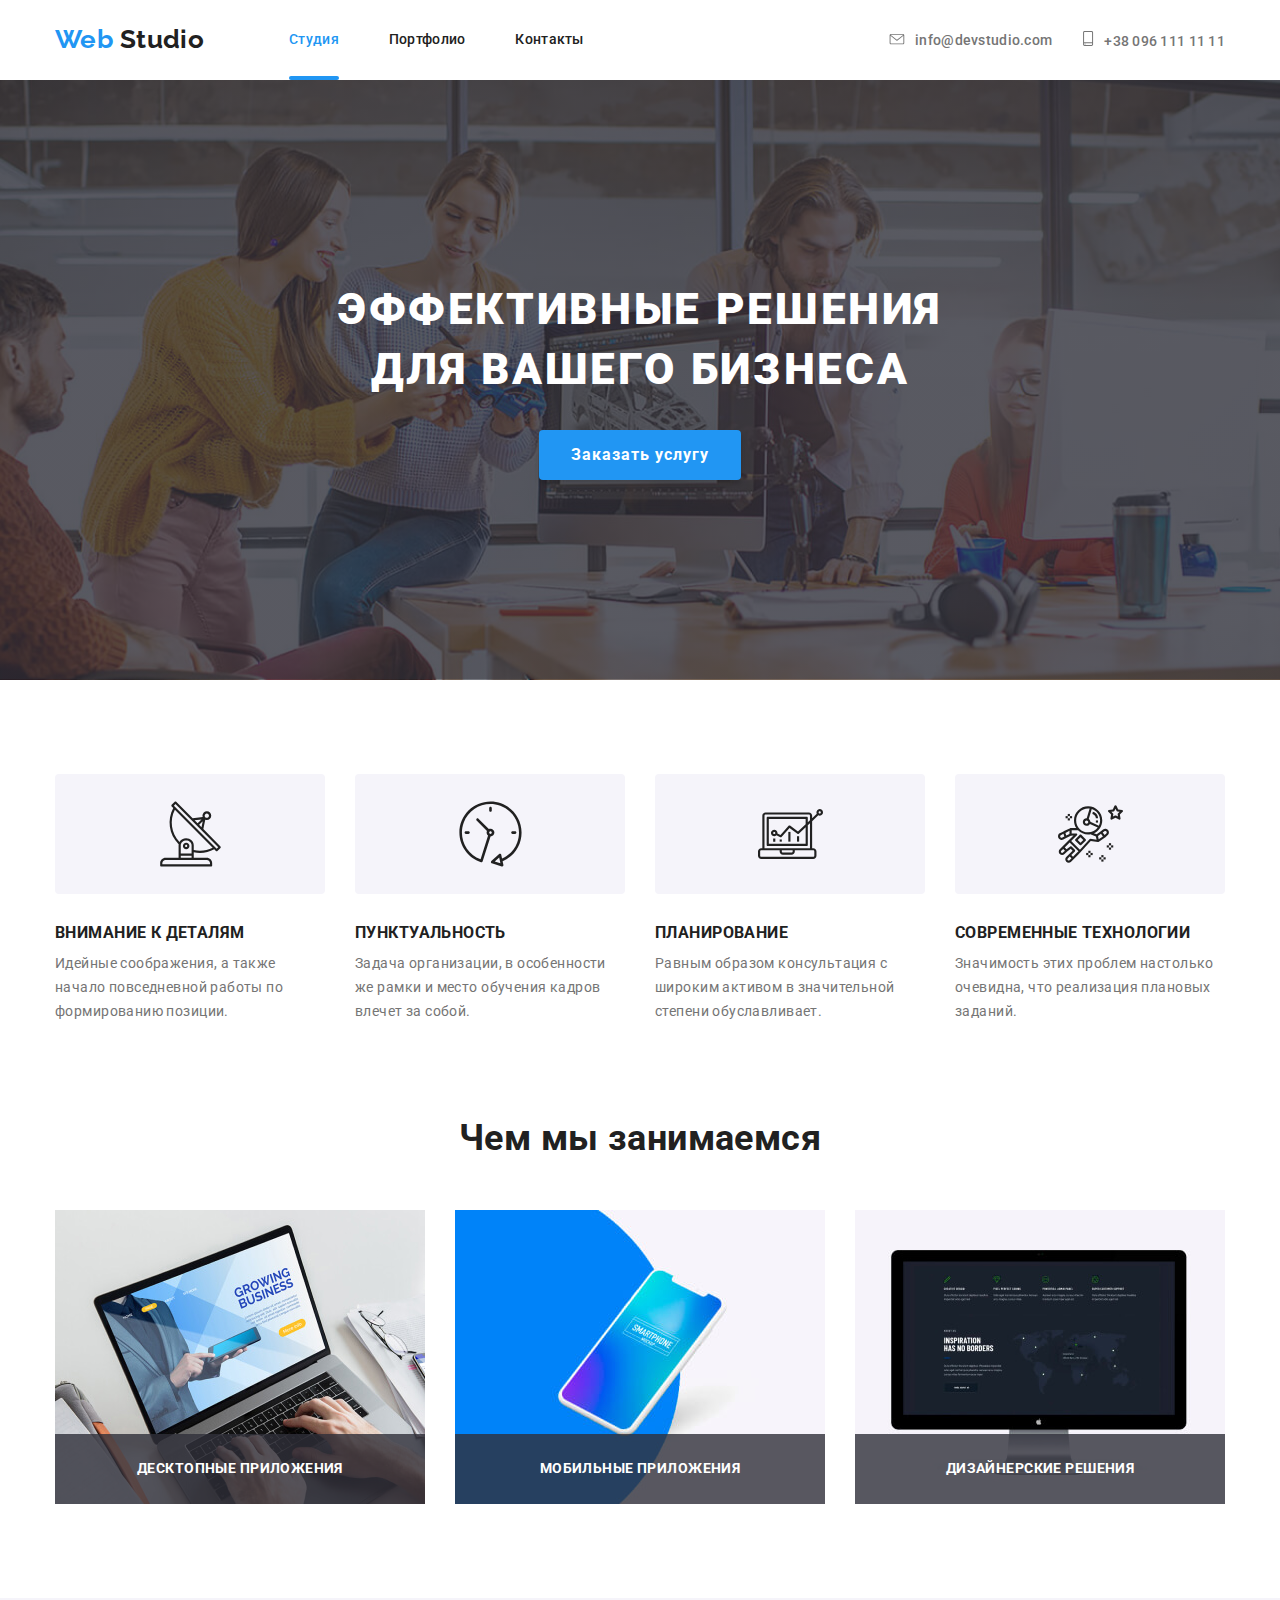
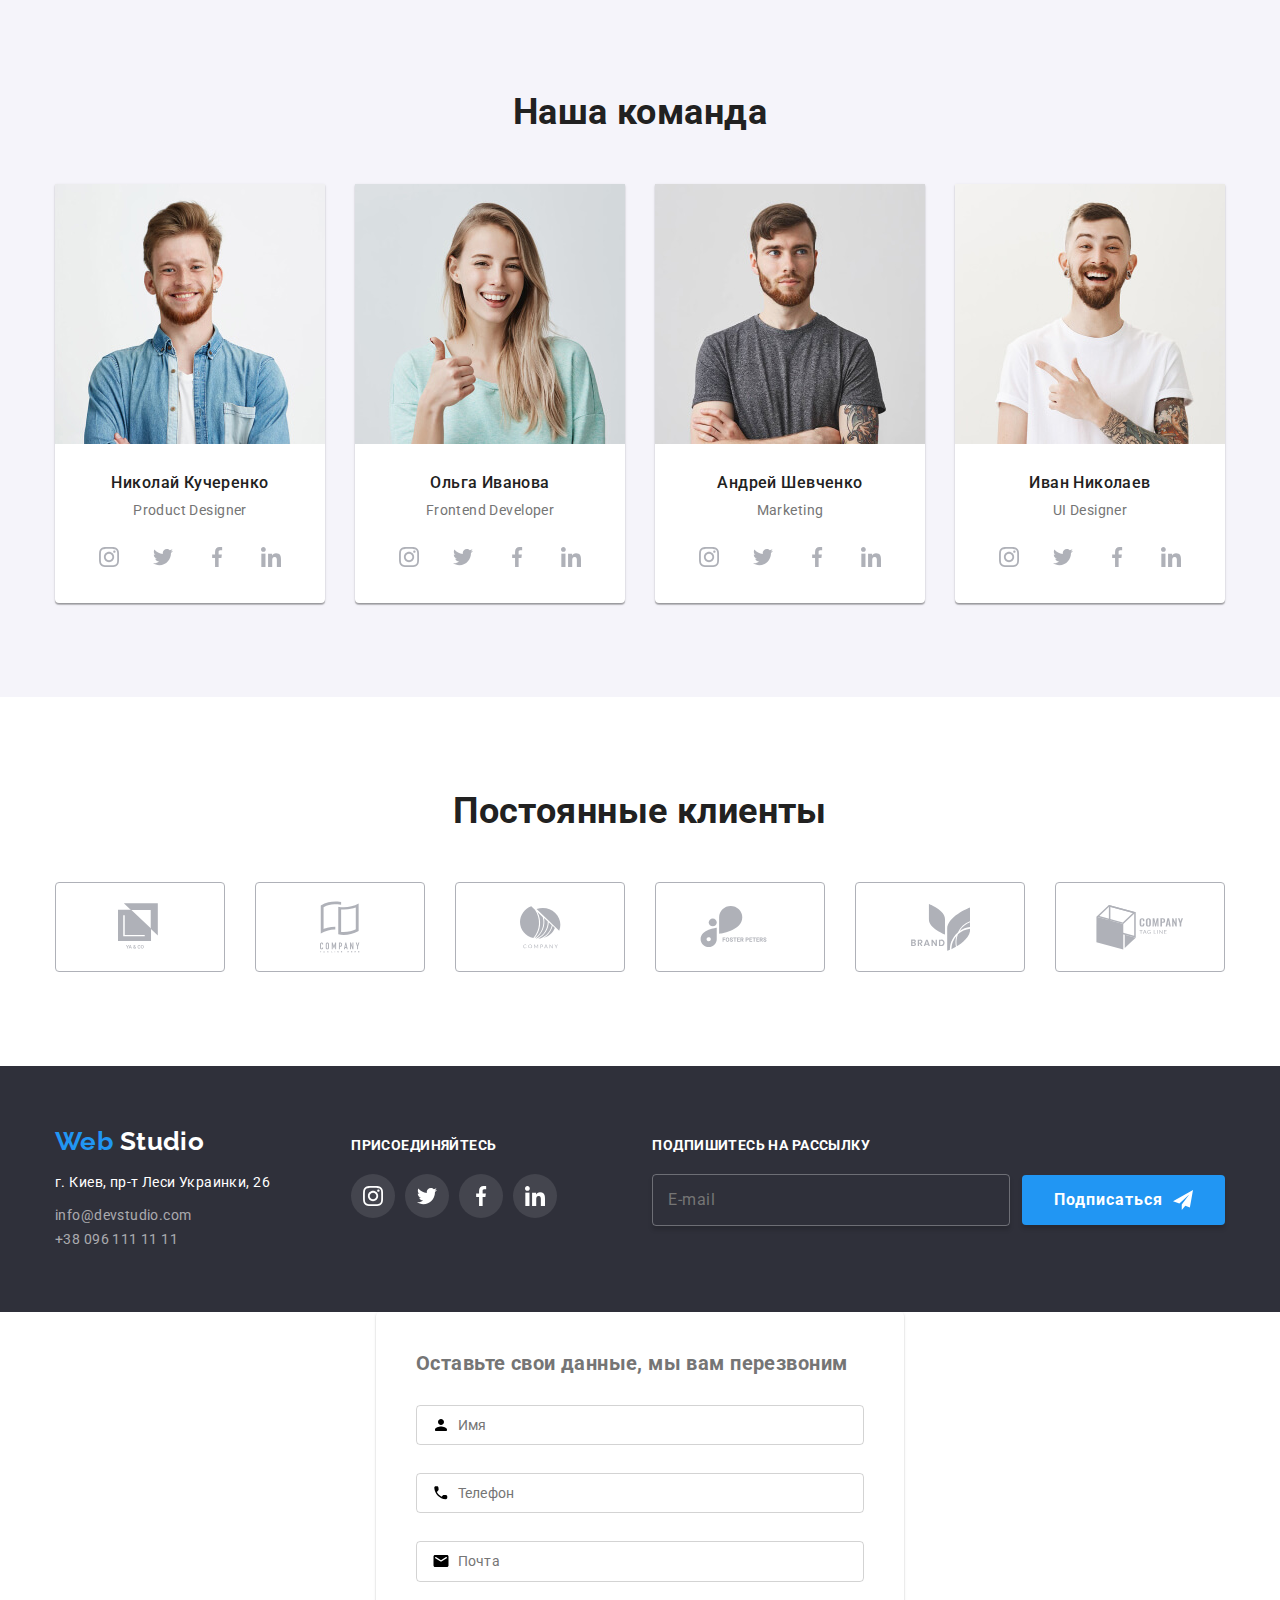
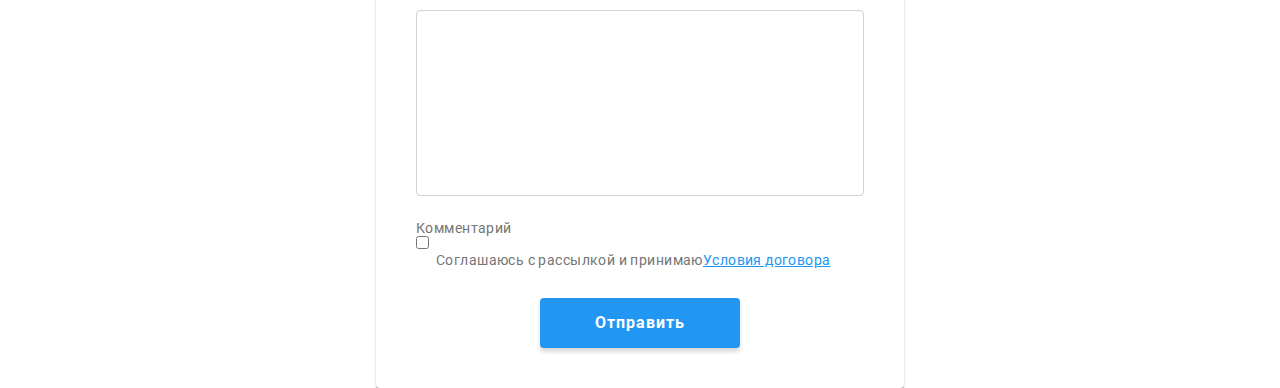
==== commit b09a3a66: "Добавляет частичное оформление кастомных стилей модалки" ====
--- a/index.html
+++ b/index.html
@@ -62,7 +62,7 @@
           <h1 class="hero-title animate__animated animate__zoomIn">
             Эффективные решения для вашего бизнеса
           </h1>
-          <button class="hero-button" type="button">Заказать услугу</button>
+          <button class="button" type="button">Заказать услугу</button>
         </div>
       </section>
       <!-- Преимущества -->
@@ -501,44 +501,86 @@
                 placeholder="E-mail"
                 autocomplete="on"
               />
+              <button class="button" type="submit">
+                Подписаться<svg class="footer-icon-send">
+                  <use
+                    href="./images/main-page/sprite.svg#icon-icon-send"
+                  ></use></svg
+                ><svg class="footer-icon-twitter">
+                  <use href="./images/main-page/sprite.svg#icon-twitter"></use>
+                </svg>
+              </button>
             </form>
-            <button class="footer-button" type="button">
-              Подписаться<svg class="footer-icon-send">
-                <use
-                  href="./images/main-page/sprite.svg#icon-icon-send"
-                ></use></svg
-              ><svg class="footer-icon-twitter">
-                <use href="./images/main-page/sprite.svg#icon-twitter"></use>
-              </svg>
-            </button>
           </div>
         </div>
       </div>
     </footer>
     <div class="backdrop">
       <div class="modal-form">
-        <b class="will-call-you">Оставьте свои данные, мы вам перезвоним</b>
+        <b class="form-caption">Оставьте свои данные, мы вам перезвоним</b>
         <form>
-          <div class="form-field">
-            <label for="name">Имя</label>
-            <input type="text" name="user-name" id="name" />
+          <div class="input-field">
+            <input
+              class="input-form"
+              type="text"
+              name="user-name"
+              id="name"
+              placeholder=" "
+            />
+            <label class="input-label" for="name">Имя</label>
+            <svg class="modal-icon">
+              <use href="./images/main-page/sprite.svg#icon-person"></use>
+            </svg>
           </div>
-          <div class="form-field">
-            <label for="phone">Телефон</label>
-            <input type="tel" name="user-phone" id="phone" />
+          <div class="input-field">
+            <input
+              class="input-form"
+              type="tel"
+              name="user-phone"
+              id="phone"
+              placeholder=" "
+            />
+            <label class="input-label" for="phone">Телефон</label>
+            <svg class="modal-icon">
+              <use href="./images/main-page/sprite.svg#icon-phone"></use>
+            </svg>
           </div>
-          <div class="form-field">
-            <label for="email">Почта</label>
-            <input type="email" name="user-email" id="email" />
+          <div class="input-field">
+            <input
+              class="input-form"
+              type="email"
+              name="user-email"
+              id="mail"
+              placeholder=" "
+            />
+            <label class="input-label" for="mail">Почта</label>
+            <svg class="modal-icon">
+              <use href="./images/main-page/sprite.svg#icon-email"></use>
+            </svg>
           </div>
-          <label for="comment">Комментарий</label>
-          <textarea name="comment" id="comment" cols="30" rows="10"></textarea>
-          <input type="checkbox" name="user-agreement" id="agreement" />
-          <label for="agreement"
-            >Соглашаюсь с рассылкой и принимаю
-            <a href="">Условия договора</a>
-          </label>
-          <button class="hero-button" type="submit">Отправить</button>
+          <div class="textarea-field">
+            <textarea
+              name="comment"
+              id="comment"
+              cols="30"
+              rows="10"
+            ></textarea>
+            <label for="comment">Комментарий</label>
+          </div>
+          <div class="checkbox-field">
+            <input
+              class="check-input visually-hidden"
+              type="checkbox"
+              name="user-agreement"
+              id="agreement"
+            />
+            <label for="agreement">
+              Соглашаюсь с рассылкой и принимаю<a class="agreement-link" href=""
+                >Условия договора</a
+              ></label
+            >
+          </div>
+          <button class="button" type="submit">Отправить</button>
         </form>
       </div>
     </div>
--- a/css/style.css
+++ b/css/style.css
@@ -25,6 +25,17 @@
   padding: 0;
   margin: 0;
 }
+
+/* .visually-hidden {
+  position: absolute;
+  width: 1px;
+  height: 1px;
+  margin: -1px;
+  border: 0;
+  padding: 0;
+  clip: rect(0 0 0 0);
+  overflow: hidden;
+} */
 
 body {
   padding-top: 80px;
@@ -209,7 +220,7 @@
   text-align: center;
 }
 
-.hero-button {
+.button {
   padding-top: 10px;
   padding-right: 32px;
   padding-bottom: 10px;
@@ -233,8 +244,8 @@
   transition: background-color 250ms cubic-bezier(0.4, 0, 0.2, 1);
 }
 
-.hero-button:hover,
-.hero-button:focus {
+.hero .button:hover,
+.hero .button:focus {
   background-color: #188ce8;
 }
 
@@ -488,9 +499,9 @@
   background-color: #2f303a;
 }
 
-.footer-join-us {
+/* .footer-join-us {
   margin-right: 94px;
-}
+} */
 
 .join-us {
   display: block;
@@ -502,38 +513,16 @@
   text-transform: uppercase;
 }
 
-.footer-button {
+.footer .button {
   position: relative;
   cursor: pointer;
   overflow: hidden;
 
   display: flex;
   align-items: center;
-
-  padding-top: 10px;
-  padding-right: 32px;
-  padding-bottom: 10px;
-  padding-left: 32px;
-
-  border-radius: 4px;
-  min-width: 200px;
-  box-shadow: 0px 4px 4px rgba(0, 0, 0, 0.15);
-  border: transparent;
-
-  color: var(--white-text-color);
-  background-color: var(--accent-text-color);
-  font-family: "Roboto", sans-serif;
-  font-weight: 700;
-  font-size: 16px;
-  line-height: 1.87;
-  text-align: center;
-  letter-spacing: 0.06em;
-
-  transition: background-color 250ms cubic-bezier(0.4, 0, 0.2, 1),
-    color 250ms cubic-bezier(0.4, 0, 0.2, 1);
-}
-
-.footer-button:hover {
+}
+
+.footer .button:hover {
   background-color: white;
   color: var(--accent-text-color);
 }
@@ -546,7 +535,7 @@
   transition: transform 250ms cubic-bezier(0.4, 0, 0.2, 1);
 }
 
-.footer-button:hover .footer-icon-send {
+.footer .button:hover .footer-icon-send {
   transform: translateY(-40px);
 }
 
@@ -562,7 +551,7 @@
   transition: transform 250ms cubic-bezier(0.4, 0, 0.2, 1);
 }
 
-.footer-button:hover .footer-icon-twitter {
+.footer .button:hover .footer-icon-twitter {
   transform: translateY(0);
 }
 
@@ -605,7 +594,7 @@
   margin-bottom: 0;
 }
 
-.portfolio-button {
+.portfolio-filter {
   padding-top: 6px;
   padding-right: 22px;
   padding-bottom: 6px;
@@ -627,12 +616,12 @@
   cursor: pointer;
 }
 
-.portfolio-button:not(:last-child) {
+.portfolio-filter:not(:last-child) {
   margin-right: 8px;
 }
 
-.portfolio-button:hover,
-.portfolio-button:focus {
+.portfolio-filter:hover,
+.portfolio-filter:focus {
   background-color: var(--accent-text-color);
   color: var(--white-text-color);
   border-radius: 4px;
@@ -693,17 +682,19 @@
 .portfolio-link:focus .portfolio-overlay {
   transform: translateY(0);
 }
-.sign-up-form {
-  display: flex;
+
+.footer-form-field {
+  display: flex;
+  justify-content: flex-end;
   align-items: center;
 }
 
-.footer-form-field {
-  margin-right: 12px;
+.footer-sign-us {
+  margin-left: auto;
 }
 
 .footer-form-field input {
-  margin: 0;
+  margin: 0 12px 0 0;
   padding: 15px;
   width: 358px;
   background-color: transparent;
@@ -727,26 +718,36 @@
   border-radius: 4px;
   color: var(--grey-text-color);
 }
-.form-field {
+.input-field {
   display: flex;
   flex-direction: column;
   margin-bottom: 28px;
   letter-spacing: 0.01em;
 }
-.will-call-you {
+.form-caption {
   display: block;
   font-size: 20px;
   font-weight: 700;
   margin-bottom: 30px;
 }
-.modal-form input {
+.input-form {
   margin: 0;
-  padding: 11px 16px;
+  padding: 11px 42px;
   border: 1px solid rgba(33, 33, 33, 0.2);
   border-radius: 4px;
   background-color: transparent;
   color: inherit;
 }
+.input-form:focus-within + .input-label,
+.input-form:not(:placeholder-shown) + .input-label {
+  transform: translate(-26px, -45px);
+  color: var(--accent-text-color);
+}
+
+.input-form:focus .modal-icon {
+  fill: var(--accent-text-color);
+}
+
 .modal-form textarea {
   padding: 12px 16px;
   margin: 0 0 20px 0;
@@ -758,7 +759,49 @@
   border-radius: 4px;
   color: inherit;
 }
-.modal-form label {
+.input-field {
+  position: relative;
+}
+.modal-icon {
+  position: absolute;
+  width: 18px;
+  height: 18px;
+  top: 50%;
+  left: 16px;
+  transform: translateY(-50%);
+}
+
+.input-label {
+  position: absolute;
+  top: 50%;
+  left: 42px;
+  transform: translateY(-50%);
+  /* display: block;
+  margin-bottom: 4px; */
+}
+
+/* .textarea-field label {
   display: block;
   margin-bottom: 4px;
-}
+} */
+
+.checkbox-field label {
+  display: block;
+  margin-bottom: 30px;
+  margin-left: 8px;
+  padding-left: 12px;
+}
+
+.agreement-link {
+  color: var(--accent-text-color);
+}
+.modal-form .button {
+  display: block;
+  margin-left: auto;
+  margin-right: auto;
+}
+
+.modal-form .button:hover,
+.modal-form .button:focus {
+  background-color: #188ce8;
+}
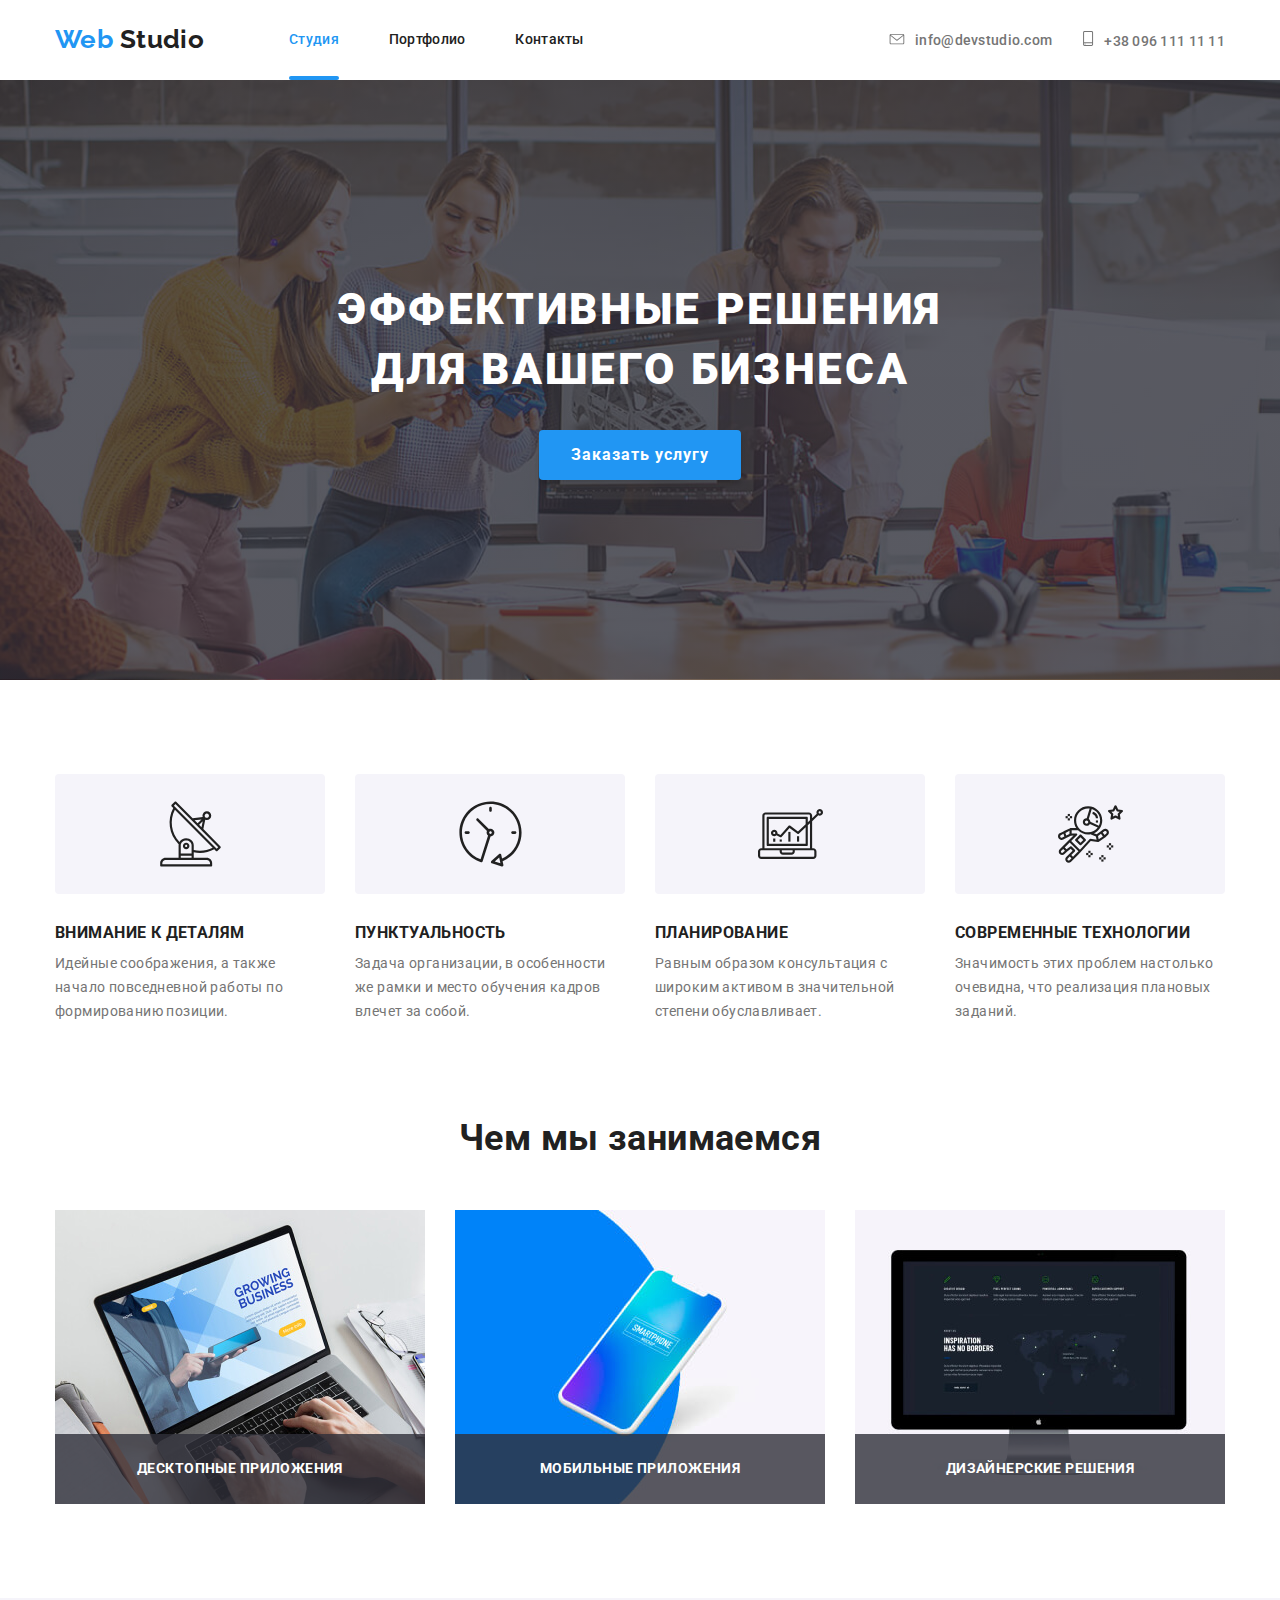
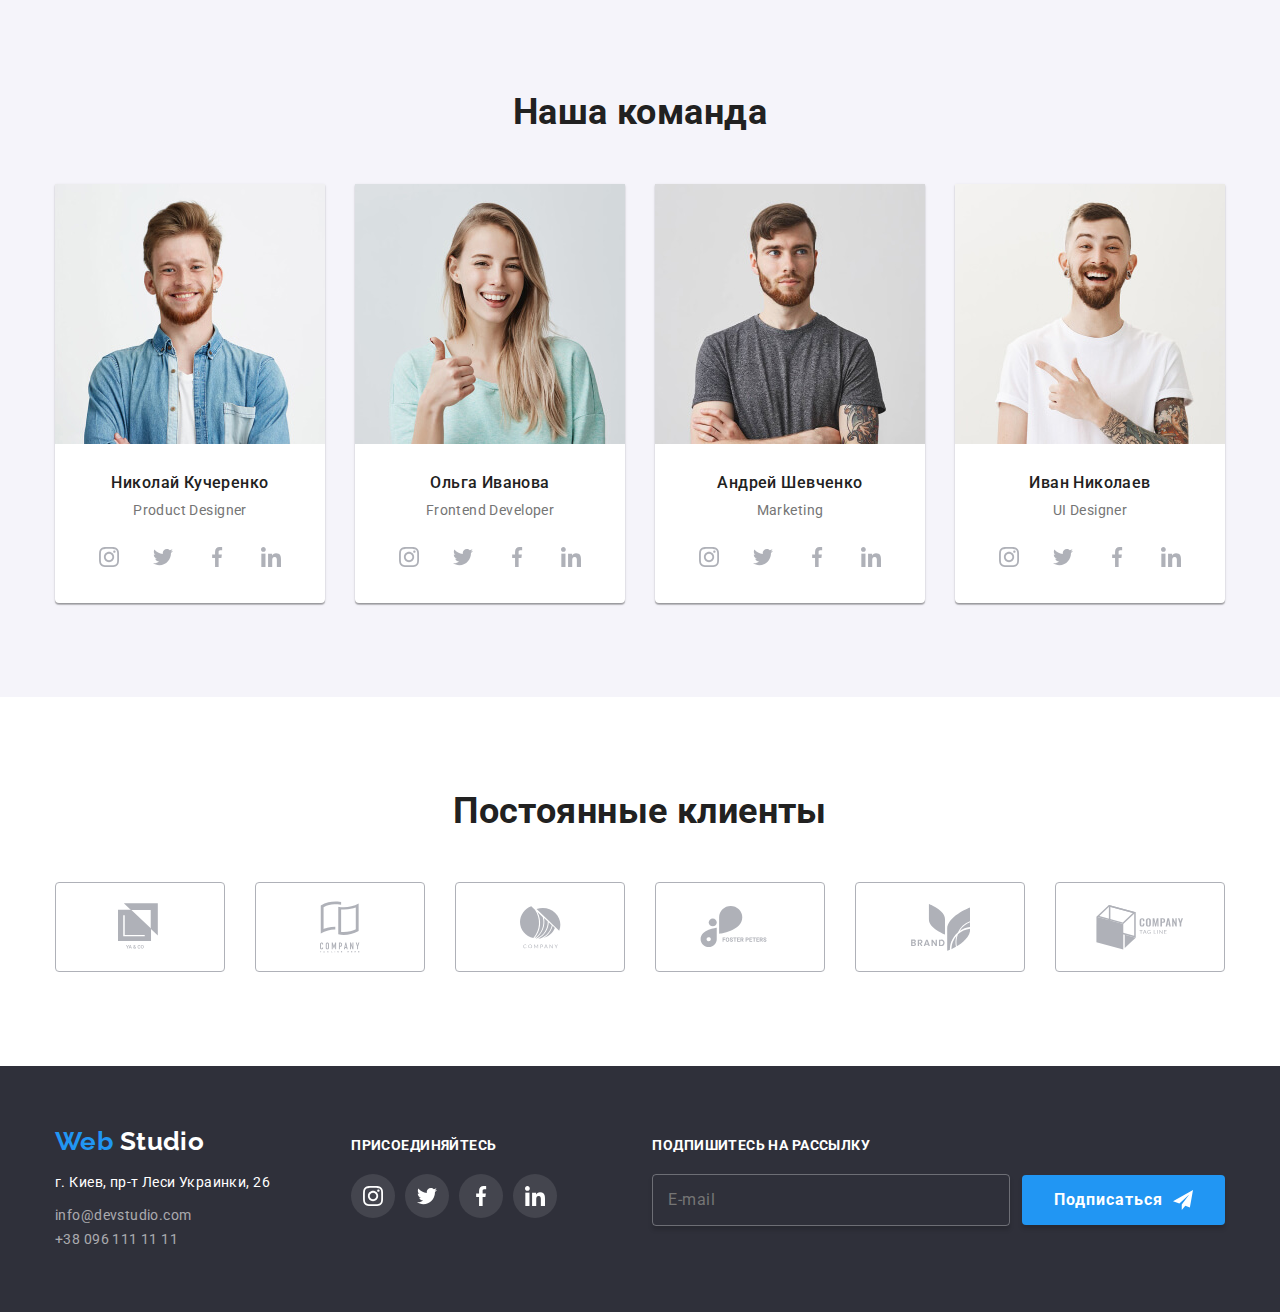
==== commit dec51798: "Добавляет все стили бекдропа и модального окна" ====
--- a/index.html
+++ b/index.html
@@ -62,7 +62,9 @@
           <h1 class="hero-title animate__animated animate__zoomIn">
             Эффективные решения для вашего бизнеса
           </h1>
-          <button class="button" type="button">Заказать услугу</button>
+          <button data-modal-open class="button" type="button">
+            Заказать услугу
+          </button>
         </div>
       </section>
       <!-- Преимущества -->
@@ -515,8 +517,14 @@
         </div>
       </div>
     </footer>
-    <div class="backdrop">
+    <!-- Модальное окно -->
+    <div data-modal class="backdrop is-hidden">
       <div class="modal-form">
+        <button data-modal-close class="modal-close-btn">
+          <svg class="close-icon" width="18" height="18">
+            <use href="./images/main-page/sprite.svg#icon-close-cross"></use>
+          </svg>
+        </button>
         <b class="form-caption">Оставьте свои данные, мы вам перезвоним</b>
         <form>
           <div class="input-field">
@@ -560,29 +568,30 @@
           </div>
           <div class="textarea-field">
             <textarea
+              class="textarea-form"
               name="comment"
               id="comment"
-              cols="30"
-              rows="10"
+              placeholder=" "
             ></textarea>
-            <label for="comment">Комментарий</label>
+            <label class="textarea-label" for="comment">Комментарий</label>
           </div>
           <div class="checkbox-field">
-            <input
-              class="check-input visually-hidden"
-              type="checkbox"
-              name="user-agreement"
-              id="agreement"
-            />
-            <label for="agreement">
-              Соглашаюсь с рассылкой и принимаю<a class="agreement-link" href=""
-                >Условия договора</a
-              ></label
-            >
+            <label class="checkbox-label">
+              <input
+                class="check-input visually-hidden"
+                type="checkbox"
+                name="user-agreement"
+                id="agreement"
+              />
+              <span class="checkbox-icon"></span>
+              Соглашаюсь с рассылкой и принимаю
+              <a class="agreement-link" href="">Условия договора</a>
+            </label>
           </div>
           <button class="button" type="submit">Отправить</button>
         </form>
       </div>
     </div>
+    <script src="./js/modal.js"></script>
   </body>
 </html>
--- a/css/style.css
+++ b/css/style.css
@@ -26,7 +26,7 @@
   margin: 0;
 }
 
-/* .visually-hidden {
+.visually-hidden {
   position: absolute;
   width: 1px;
   height: 1px;
@@ -35,7 +35,7 @@
   padding: 0;
   clip: rect(0 0 0 0);
   overflow: hidden;
-} */
+}
 
 body {
   padding-top: 80px;
@@ -707,28 +707,97 @@
   color: rgba(255, 255, 255, 0.6);
 }
 
+/* Модальное окно */
+
+:focus {
+  outline-color: var(--accent-text-color);
+}
+
+.is-hidden {
+  opacity: 0;
+  pointer-events: none;
+  visibility: hidden;
+}
+
+.backdrop {
+  position: fixed;
+  top: 0;
+  left: 0;
+  width: 100%;
+  height: 100%;
+  background-color: rgba(0, 0, 0, 0.2);
+  opacity: 1;
+  transition: opacity 250ms cubic-bezier(0.4, 0, 0.2, 1);
+  z-index: 200;
+}
+
 .modal-form {
-  width: 528px;
-  margin-left: auto;
-  margin-right: auto;
+  position: absolute;
+  left: 50%;
+  top: 50%;
+  transform: translate(-50%, -50%) scale(1);
+  transition: transform 250ms cubic-bezier(0.4, 0, 0.2, 1);
+
+  min-width: 528px;
+  min-height: 581px;
   padding: 40px;
+
   background: #ffffff;
   box-shadow: 0px 1px 3px rgba(0, 0, 0, 0.12), 0px 1px 1px rgba(0, 0, 0, 0.14),
     0px 2px 1px rgba(0, 0, 0, 0.2);
   border-radius: 4px;
   color: var(--grey-text-color);
 }
+
+.backdrop .is-hidden .modal-form {
+  transform: translate(-50%, -50%) scale(0.9);
+}
+
+.modal-close-btn {
+  position: absolute;
+  top: 8px;
+  right: 8px;
+  display: flex;
+  align-items: center;
+  margin: 0;
+  width: 30px;
+  height: 30px;
+  border-radius: 50%;
+  background: #ffffff;
+  border: 1px solid rgba(0, 0, 0, 0.1);
+  cursor: pointer;
+}
+.close-icon {
+  fill: #000000;
+  transition: fill 250ms cubic-bezier(0.4, 0, 0.2, 1);
+}
+
+.modal-close-btn:hover .close-icon,
+.modal-close-btn:focus .close-icon {
+  fill: var(--accent-text-color);
+  transition: fill 250ms cubic-bezier(0.4, 0, 0.2, 1);
+}
+.modal-close-btn:hover,
+.modal-close-btn:focus {
+  border-color: var(--accent-text-color);
+  transition: border-color 250ms cubic-bezier(0.4, 0, 0.2, 1);
+}
+
 .input-field {
+  position: relative;
+  margin-bottom: 28px;
   display: flex;
   flex-direction: column;
   margin-bottom: 28px;
   letter-spacing: 0.01em;
+  cursor: pointer;
 }
 .form-caption {
   display: block;
   font-size: 20px;
   font-weight: 700;
   margin-bottom: 30px;
+  color: var(--primary-title-color);
 }
 .input-form {
   margin: 0;
@@ -737,6 +806,7 @@
   border-radius: 4px;
   background-color: transparent;
   color: inherit;
+  cursor: pointer;
 }
 .input-form:focus-within + .input-label,
 .input-form:not(:placeholder-shown) + .input-label {
@@ -744,24 +814,10 @@
   color: var(--accent-text-color);
 }
 
-.input-form:focus .modal-icon {
+.input-form:focus ~ .modal-icon {
   fill: var(--accent-text-color);
 }
 
-.modal-form textarea {
-  padding: 12px 16px;
-  margin: 0 0 20px 0;
-  resize: none;
-  width: 448px;
-  background-color: transparent;
-  border: 1px solid rgba(33, 33, 33, 0.2);
-  box-sizing: border-box;
-  border-radius: 4px;
-  color: inherit;
-}
-.input-field {
-  position: relative;
-}
 .modal-icon {
   position: absolute;
   width: 18px;
@@ -769,6 +825,7 @@
   top: 50%;
   left: 16px;
   transform: translateY(-50%);
+  transition: transform 250ms cubic-bezier(0.4, 0, 0.2, 1);
 }
 
 .input-label {
@@ -776,29 +833,77 @@
   top: 50%;
   left: 42px;
   transform: translateY(-50%);
-  /* display: block;
-  margin-bottom: 4px; */
-}
-
-/* .textarea-field label {
+  transition: transform 250ms cubic-bezier(0.4, 0, 0.2, 1);
+  cursor: pointer;
+}
+
+.textarea-form {
   display: block;
-  margin-bottom: 4px;
-} */
-
-.checkbox-field label {
-  display: block;
+  padding: 11px 16px;
+  margin: 0;
+  resize: none;
+  width: 448px;
+  height: 120px;
+  background-color: transparent;
+  border: 1px solid rgba(33, 33, 33, 0.2);
+  border-radius: 4px;
+  color: inherit;
+  cursor: pointer;
+}
+.textarea-field {
+  position: relative;
+  margin-bottom: 20px;
+}
+
+.textarea-label {
+  position: absolute;
+  top: 12px;
+  left: 16px;
+  transition: transform 250ms cubic-bezier(0.4, 0, 0.2, 1);
+  cursor: pointer;
+}
+
+.textarea-form:focus-within + .textarea-label,
+.textarea-form:not(:placeholder-shown) + .textarea-label {
+  transform: translateY(-38px);
+  color: var(--accent-text-color);
+}
+
+.checkbox-field {
   margin-bottom: 30px;
-  margin-left: 8px;
-  padding-left: 12px;
-}
-
+}
+
+.checkbox-icon {
+  position: absolute;
+  width: 16px;
+  height: 15px;
+  top: 0;
+  left: 16px;
+  border: 2px solid var(--primary-title-color);
+  border-radius: 2px;
+}
+.check-input:checked + .checkbox-icon {
+  background-color: var(--accent-text-color);
+  background-image: url(../images/main-page/icon-check.svg);
+  background-size: contain;
+  background-position: center;
+  border: 2px solid var(--accent-text-color);
+}
+
+.checkbox-label {
+  position: relative;
+  cursor: pointer;
+  padding-left: 39px;
+}
 .agreement-link {
   color: var(--accent-text-color);
 }
+
 .modal-form .button {
   display: block;
   margin-left: auto;
   margin-right: auto;
+  transition: background-color 250ms cubic-bezier(0.4, 0, 0.2, 1);
 }
 
 .modal-form .button:hover,
